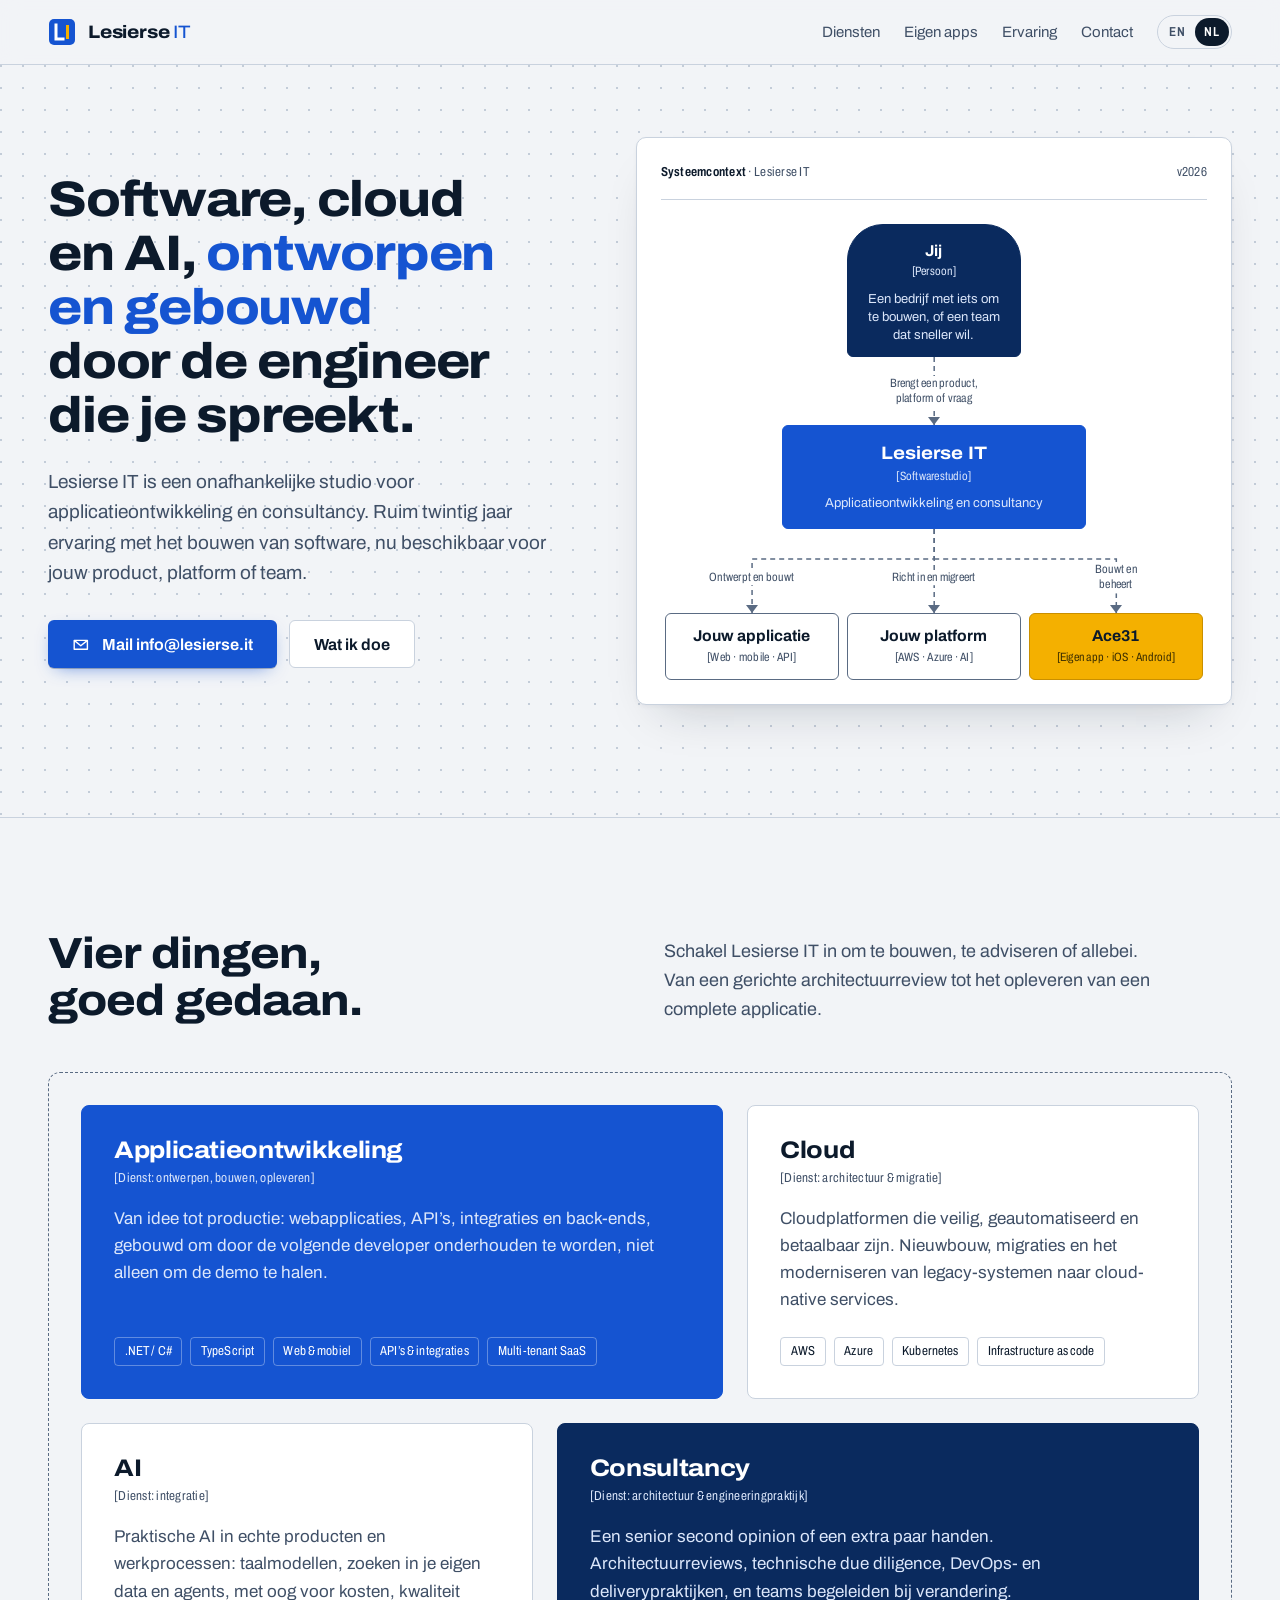
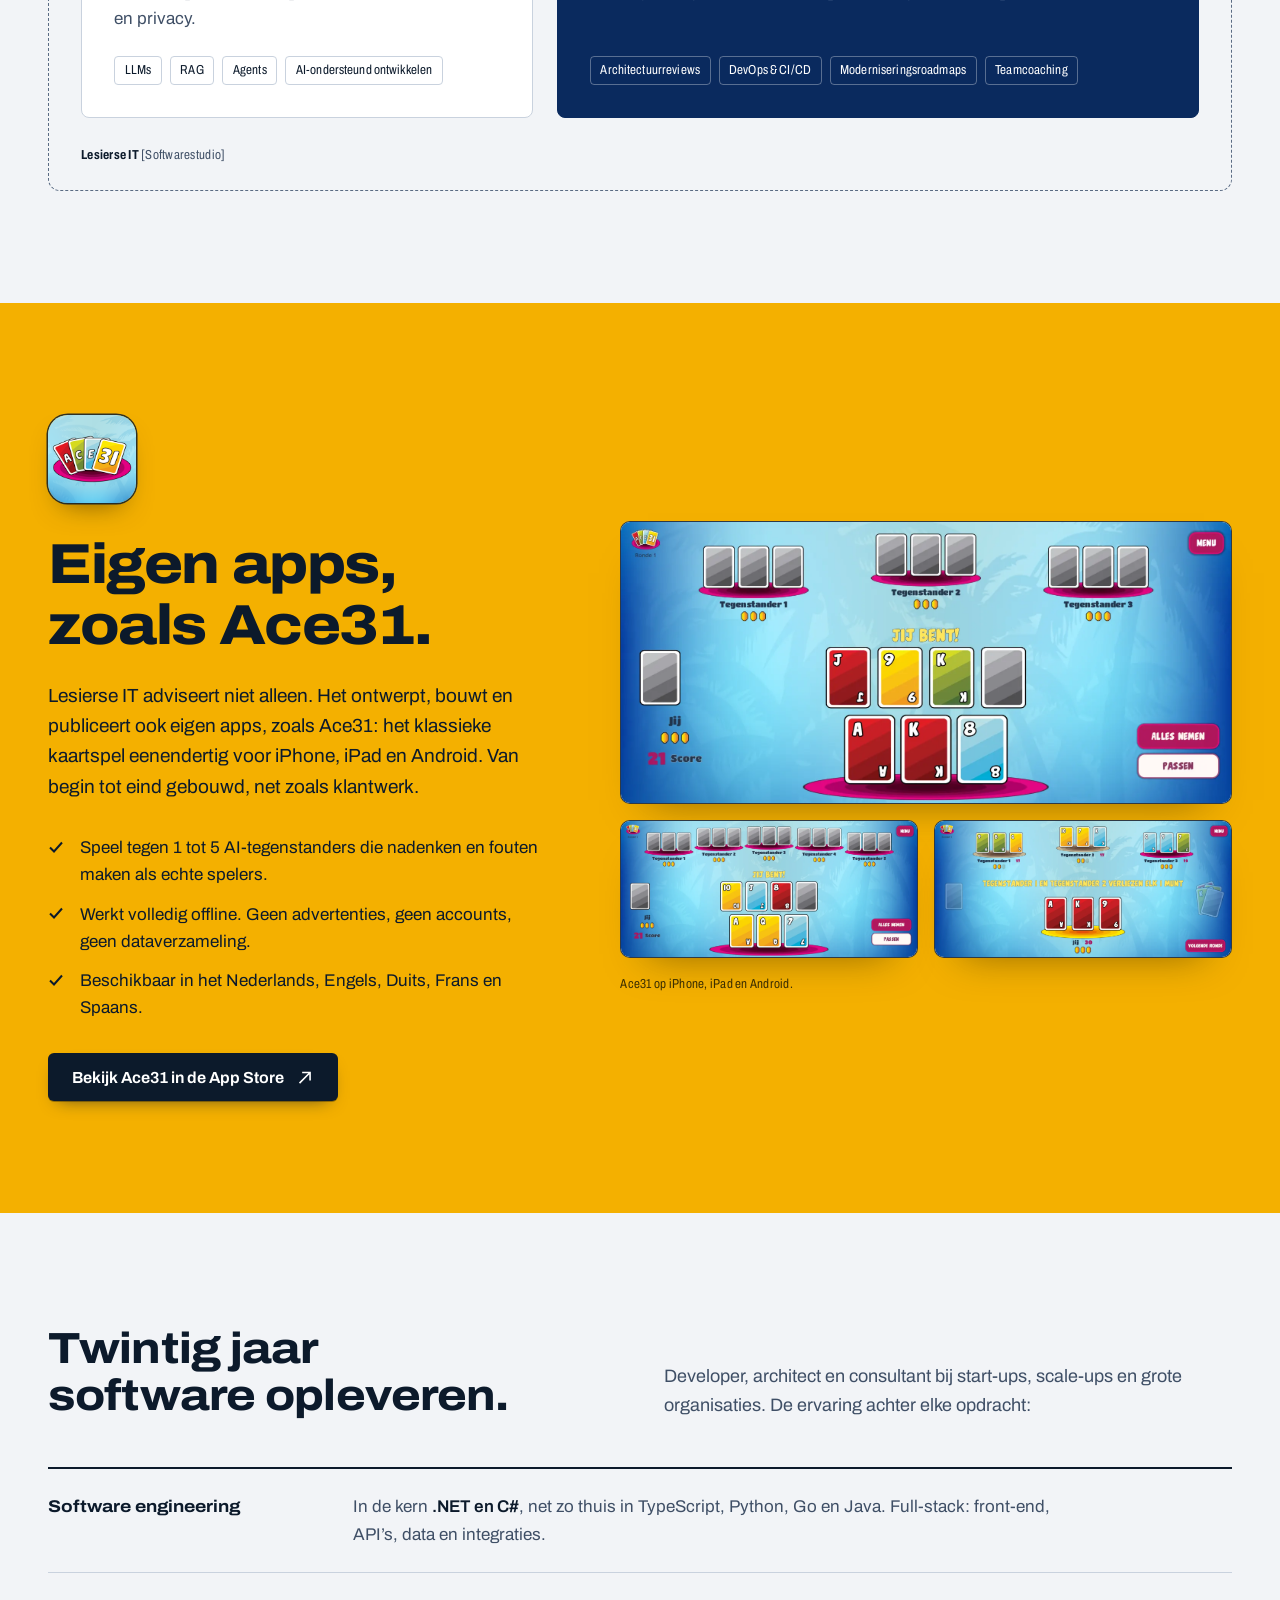
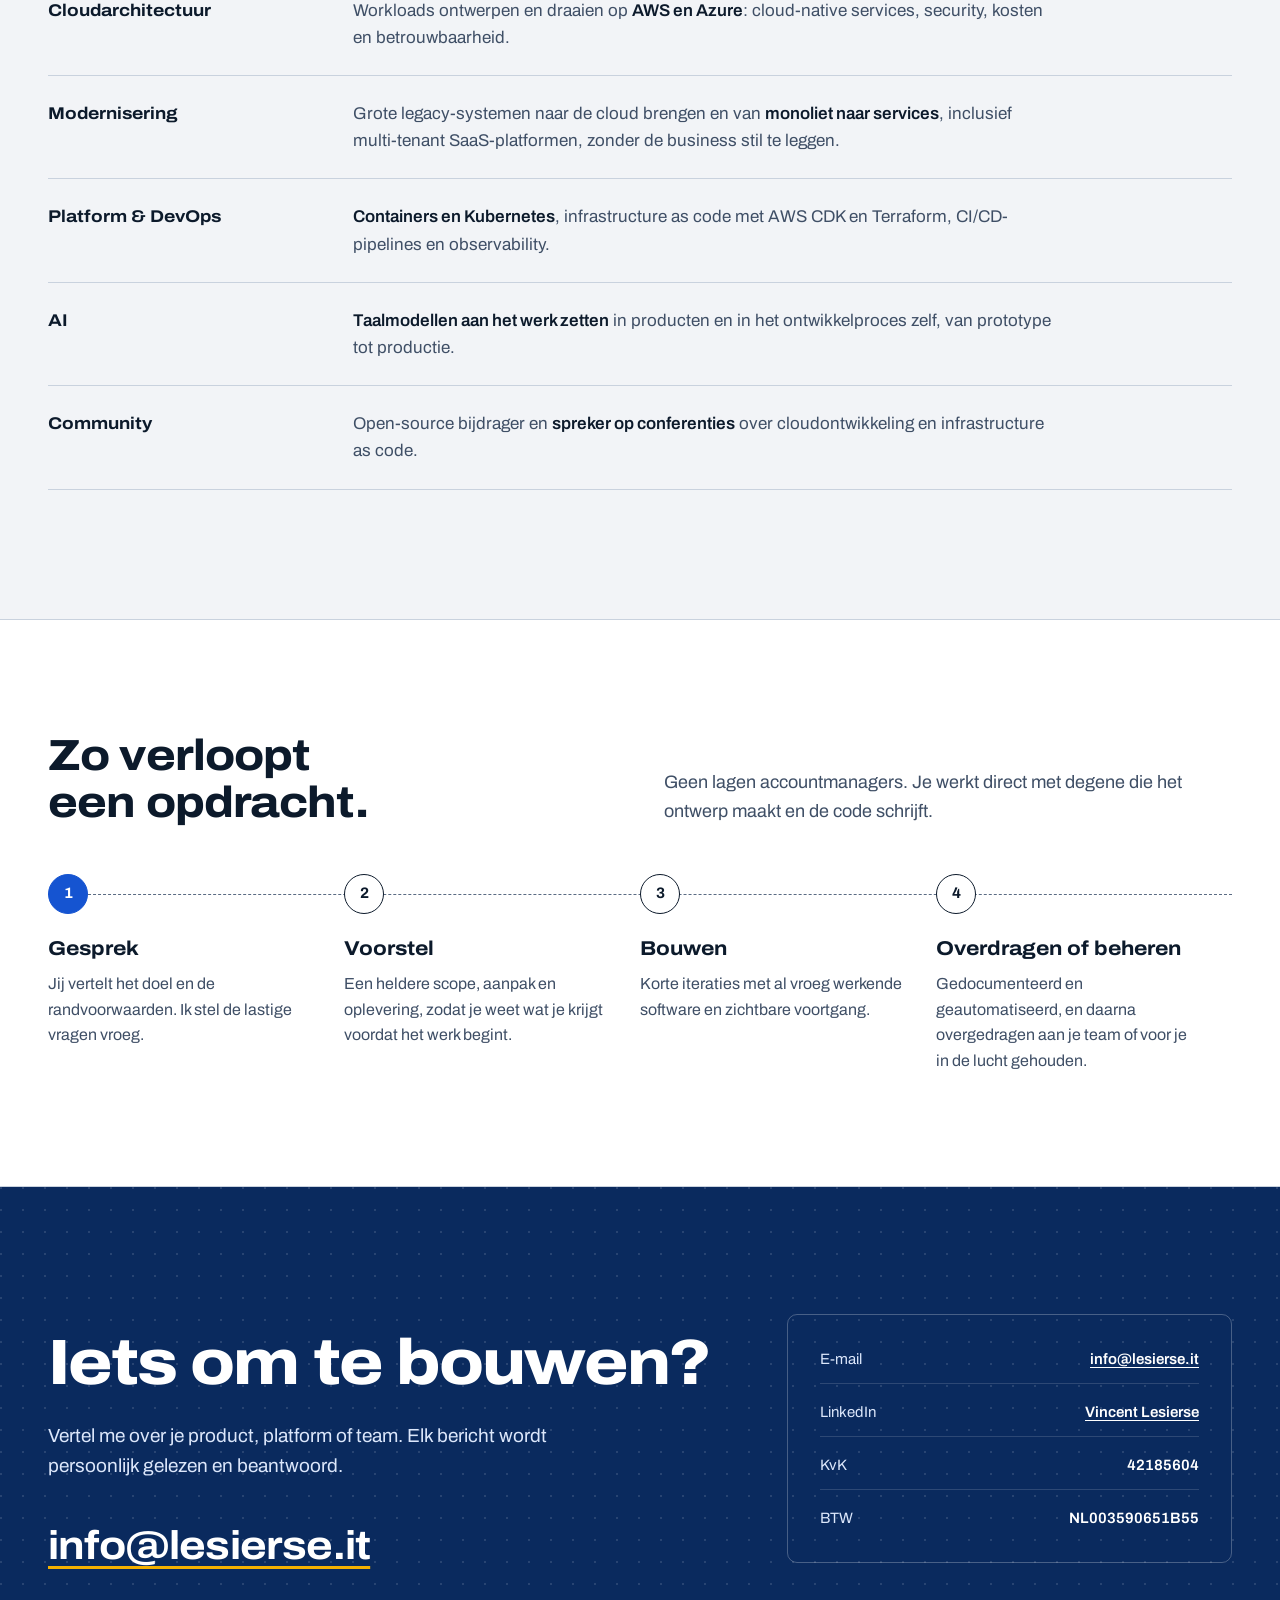
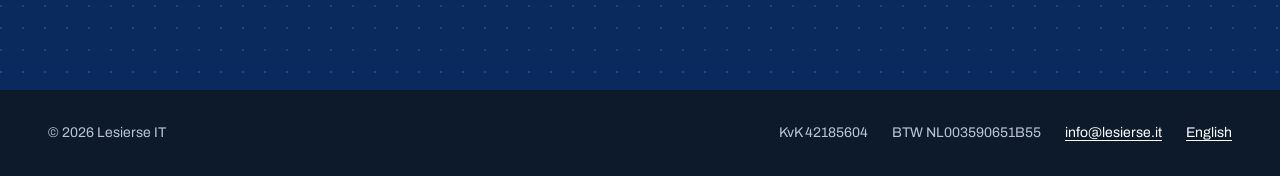
==== nl/index.html @ 1ec81cb0 "Add Lesierse IT bilingual website Static EN/NL site for GitHub Pages (lesierse.it) with services, ow" ====
<!doctype html>
<html lang="nl">
<head>
<!--
THESIS: Lesierse IT drawn in the architecture-diagram notation its buyers read every day; refuses the dark-gradient SaaS hero with stock icon cards.
OWN-WORLD: Dot-grid canvas paper (#f2f4f7), C4-style boxes: navy person, blue system, marigold own product, dashed relationships and system boundaries, Archivo with wide display and narrow notation labels.
STORY: Visitor sees one senior engineer who advises and builds, sees the services as containers, sees own apps such as Ace31 as proof he ships and runs software, then emails.
FIRST VIEWPORT: Left: headline, lede, primary "Email" button. Right: system-context diagram You -> Lesierse IT -> your app / your cloud / Ace31, relationships drawing in once.
FORM: Architecture diagram notation, candidate 3 of 7, staged as a classic split hero; seed 46ce56c8.
-->
<meta charset="utf-8">
<meta name="viewport" content="width=device-width, initial-scale=1">
<title>Lesierse IT — Applicatieontwikkeling en consultancy voor software, cloud en AI</title>
<meta name="description" content="Lesierse IT is een onafhankelijke studio voor applicatieontwikkeling en consultancy op het gebied van softwareontwikkeling, cloud en AI. Advies van een engineer die zelf nog software bouwt en beheert.">
<link rel="canonical" href="https://lesierse.it/nl/">
<link rel="alternate" hreflang="en" href="https://lesierse.it/">
<link rel="alternate" hreflang="nl" href="https://lesierse.it/nl/">
<link rel="alternate" hreflang="x-default" href="https://lesierse.it/">
<meta name="theme-color" content="#f2f4f7">
<link rel="icon" href="/assets/favicon.svg" type="image/svg+xml">
<link rel="icon" href="/assets/favicon-32.png" sizes="32x32" type="image/png">
<link rel="apple-touch-icon" href="/assets/apple-touch-icon.png">
<meta property="og:type" content="website">
<meta property="og:site_name" content="Lesierse IT">
<meta property="og:title" content="Lesierse IT — Software, cloud en AI">
<meta property="og:description" content="Applicatieontwikkeling en consultancy voor softwareontwikkeling, cloud en AI.">
<meta property="og:url" content="https://lesierse.it/nl/">
<meta property="og:image" content="https://lesierse.it/assets/og-image.png">
<meta property="og:locale" content="nl_NL">
<meta property="og:locale:alternate" content="en_GB">
<meta name="twitter:card" content="summary_large_image">
<link rel="preload" href="/assets/fonts/archivo-wdth.woff2" as="font" type="font/woff2" crossorigin>
<link rel="stylesheet" href="/assets/styles.css">
<script type="application/ld+json">
{
  "@context": "https://schema.org",
  "@type": "ProfessionalService",
  "name": "Lesierse IT",
  "url": "https://lesierse.it/nl/",
  "email": "info@lesierse.it",
  "founder": { "@type": "Person", "name": "Vincent Lesierse", "sameAs": "https://www.linkedin.com/in/vlesierse/" },
  "vatID": "NL003590651B55",
  "identifier": { "@type": "PropertyValue", "propertyID": "KvK", "value": "42185604" },
  "areaServed": "NL",
  "knowsAbout": ["Applicatieontwikkeling", "Cloudarchitectuur", "Kunstmatige intelligentie", "Softwareconsultancy"]
}
</script>
</head>
<body>
<a class="skip" href="#main">Naar de inhoud</a>

<header class="site-header">
  <div class="wrap">
    <a class="wordmark" href="/nl/" aria-label="Lesierse IT, home">
      <svg viewBox="0 0 28 28" aria-hidden="true"><rect x="1" y="1" width="26" height="26" rx="5" fill="#1554d1"/><path d="M8 7v14h7" fill="none" stroke="#fff" stroke-width="3" stroke-linecap="square"/><rect x="18" y="7" width="3" height="14" fill="#f4b000"/></svg>
      <span>Lesierse <b>IT</b></span>
    </a>
    <nav class="site-nav" aria-label="Hoofdmenu">
      <span class="nav-links">
        <a href="#services">Diensten</a>
        <a href="#own-apps">Eigen apps</a>
        <a href="#expertise">Ervaring</a>
        <a href="#contact">Contact</a>
      </span>
      <span class="lang" role="group" aria-label="Taal">
        <a href="/" hreflang="en" lang="en">EN</a>
        <span aria-current="true" lang="nl">NL</span>
      </span>
    </nav>
  </div>
</header>

<main id="main">

  <section class="hero" aria-labelledby="hero-title">
    <div class="wrap">
      <div class="hero-copy">
        <h1 id="hero-title">Software, cloud en AI, <em>ontworpen en gebouwd</em> door de engineer die je spreekt.</h1>
        <p class="hero-lede">Lesierse IT is een onafhankelijke studio voor applicatieontwikkeling en consultancy. Ruim twintig jaar ervaring met het bouwen van software, nu beschikbaar voor jouw product, platform of team.</p>
        <div class="hero-actions">
          <a class="btn btn-primary" href="mailto:info@lesierse.it?subject=Projectaanvraag">
            <svg viewBox="0 0 20 20" aria-hidden="true"><path d="M2.5 5h15v10h-15z M2.5 5l7.5 6 7.5-6" fill="none" stroke="currentColor" stroke-width="1.6" stroke-linejoin="round"/></svg>
            Mail info@lesierse.it
          </a>
          <a class="btn btn-quiet" href="#services">Wat ik doe</a>
        </div>
      </div>

      <figure class="diagram">
        <figcaption><span><strong>Systeemcontext</strong> · Lesierse IT</span><span aria-hidden="true">v2026</span></figcaption>
        <div class="ctx">
          <div class="node node-person">
            <span class="node-name">Jij</span>
            <span class="node-type">[Persoon]</span>
            <span class="node-desc">Een bedrijf met iets om te bouwen, of een team dat sneller wil.</span>
          </div>
          <div class="edge" aria-hidden="true">
            <svg viewBox="0 0 300 68" preserveAspectRatio="none"><path class="draw" d="M150 0V68"/></svg>
            <span class="edge-label">Brengt een product,<br>platform of vraag</span>
          </div>
          <div class="node node-core in">
            <span class="node-name">Lesierse IT</span>
            <span class="node-type">[Softwarestudio]</span>
            <span class="node-desc">Applicatieontwikkeling en consultancy</span>
          </div>
          <div class="edge edge-fan" aria-hidden="true">
            <svg class="desktop-only" viewBox="0 0 300 84" preserveAspectRatio="none">
              <path class="draw d2" d="M150 0V30H50V84"/>
              <path class="draw d3" d="M150 0V84"/>
              <path class="draw d4" d="M150 30H250V84"/>
            </svg>
            <svg class="mobile-only" viewBox="0 0 300 52" preserveAspectRatio="none"><path class="draw d2" d="M150 0V52"/></svg>
            <span class="edge-label">Ontwerpt en bouwt</span>
            <span class="edge-label">Richt in en migreert</span>
            <span class="edge-label">Bouwt en beheert</span>
            <span class="edge-label mobile-only">Ontwerpt, bouwt en beheert</span>
          </div>
          <div class="node in">
            <span class="node-name">Jouw applicatie</span>
            <span class="node-type">[Web · mobile · API]</span>
          </div>
          <div class="node in">
            <span class="node-name">Jouw platform</span>
            <span class="node-type">[AWS · Azure · AI]</span>
          </div>
          <a class="node node-own in" href="#own-apps">
            <span class="node-name">Ace31</span>
            <span class="node-type">[Eigen app · iOS · Android]</span>
          </a>
        </div>
      </figure>
    </div>
  </section>

  <section class="section" id="services" aria-labelledby="services-title">
    <div class="wrap">
      <div class="section-head">
        <h2 id="services-title">Vier dingen, goed gedaan.</h2>
        <p>Schakel Lesierse IT in om te bouwen, te adviseren of allebei. Van een gerichte architectuurreview tot het opleveren van een complete applicatie.</p>
      </div>

      <div class="boundary">
        <div class="containers">
          <article class="container">
            <h3>Applicatieontwikkeling</h3>
            <p class="type">[Dienst: ontwerpen, bouwen, opleveren]</p>
            <p>Van idee tot productie: webapplicaties, API&rsquo;s, integraties en back-ends, gebouwd om door de volgende developer onderhouden te worden, niet alleen om de demo te halen.</p>
            <ul aria-label="Gangbare technologie">
              <li>.NET / C#</li><li>TypeScript</li><li>Web &amp; mobiel</li><li>API&rsquo;s &amp; integraties</li><li>Multi-tenant SaaS</li>
            </ul>
          </article>
          <article class="container">
            <h3>Cloud</h3>
            <p class="type">[Dienst: architectuur &amp; migratie]</p>
            <p>Cloudplatformen die veilig, geautomatiseerd en betaalbaar zijn. Nieuwbouw, migraties en het moderniseren van legacy-systemen naar cloud-native services.</p>
            <ul aria-label="Gangbare technologie">
              <li>AWS</li><li>Azure</li><li>Kubernetes</li><li>Infrastructure as code</li>
            </ul>
          </article>
          <article class="container">
            <h3>AI</h3>
            <p class="type">[Dienst: integratie]</p>
            <p>Praktische AI in echte producten en werkprocessen: taalmodellen, zoeken in je eigen data en agents, met oog voor kosten, kwaliteit en privacy.</p>
            <ul aria-label="Gangbare technologie">
              <li>LLMs</li><li>RAG</li><li>Agents</li><li>AI-ondersteund ontwikkelen</li>
            </ul>
          </article>
          <article class="container">
            <h3>Consultancy</h3>
            <p class="type">[Dienst: architectuur &amp; engineeringpraktijk]</p>
            <p>Een senior second opinion of een extra paar handen. Architectuurreviews, technische due diligence, DevOps- en deliverypraktijken, en teams begeleiden bij verandering.</p>
            <ul aria-label="Gangbare onderwerpen">
              <li>Architectuurreviews</li><li>DevOps &amp; CI/CD</li><li>Moderniseringsroadmaps</li><li>Teamcoaching</li>
            </ul>
          </article>
        </div>
        <p class="boundary-label"><strong>Lesierse IT</strong> [Softwarestudio]</p>
      </div>
    </div>
  </section>

  <section class="section own" id="own-apps" aria-labelledby="own-title">
    <div class="wrap">
      <div>
        <img class="own-icon" src="/assets/ace31/icon.png" width="256" height="256" alt="App-icoon van Ace31" loading="lazy">
        <h2 id="own-title">Eigen apps, zoals Ace31.</h2>
        <p class="own-lede">Lesierse IT adviseert niet alleen. Het ontwerpt, bouwt en publiceert ook eigen apps, zoals Ace31: het klassieke kaartspel eenendertig voor iPhone, iPad en Android. Van begin tot eind gebouwd, net zoals klantwerk.</p>
        <ul class="own-facts">
          <li><svg viewBox="0 0 16 16" aria-hidden="true"><path d="M2 8.5l4 4 8-9" fill="none" stroke="currentColor" stroke-width="2"/></svg><span>Speel tegen 1 tot 5 AI-tegenstanders die nadenken en fouten maken als echte spelers.</span></li>
          <li><svg viewBox="0 0 16 16" aria-hidden="true"><path d="M2 8.5l4 4 8-9" fill="none" stroke="currentColor" stroke-width="2"/></svg><span>Werkt volledig offline. Geen advertenties, geen accounts, geen dataverzameling.</span></li>
          <li><svg viewBox="0 0 16 16" aria-hidden="true"><path d="M2 8.5l4 4 8-9" fill="none" stroke="currentColor" stroke-width="2"/></svg><span>Beschikbaar in het Nederlands, Engels, Duits, Frans en Spaans.</span></li>
        </ul>
        <a class="btn btn-primary" href="https://apps.apple.com/app/ace31/id394396413" rel="noopener">
          Bekijk Ace31 in de App Store
          <svg viewBox="0 0 20 20" aria-hidden="true"><path d="M7 4h9v9M16 4L4 16" fill="none" stroke="currentColor" stroke-width="1.8"/></svg>
        </a>
      </div>

      <figure class="own-gallery">
        <img class="shot-main" src="/assets/ace31/table-nl.webp" width="1600" height="737" alt="Speeltafel van Ace31 met drie open kaarten" loading="lazy">
        <img src="/assets/ace31/six-players-nl.webp" width="1600" height="737" alt="Een ronde tegen vijf AI-tegenstanders" loading="lazy">
        <img src="/assets/ace31/results-nl.webp" width="1600" height="737" alt="Uitslag van een ronde" loading="lazy">
        <figcaption>Ace31 op iPhone, iPad en Android.</figcaption>
      </figure>
    </div>
  </section>

  <section class="section" id="expertise" aria-labelledby="expertise-title">
    <div class="wrap">
      <div class="section-head">
        <h2 id="expertise-title">Twintig jaar software opleveren.</h2>
        <p>Developer, architect en consultant bij start-ups, scale-ups en grote organisaties. De ervaring achter elke opdracht:</p>
      </div>
      <dl class="legend">
        <div><dt>Software engineering</dt><dd>In de kern <strong>.NET en C#</strong>, net zo thuis in TypeScript, Python, Go en Java. Full-stack: front-end, API&rsquo;s, data en integraties.</dd></div>
        <div><dt>Cloudarchitectuur</dt><dd>Workloads ontwerpen en draaien op <strong>AWS en Azure</strong>: cloud-native services, security, kosten en betrouwbaarheid.</dd></div>
        <div><dt>Modernisering</dt><dd>Grote legacy-systemen naar de cloud brengen en van <strong>monoliet naar services</strong>, inclusief multi-tenant SaaS-platformen, zonder de business stil te leggen.</dd></div>
        <div><dt>Platform &amp; DevOps</dt><dd><strong>Containers en Kubernetes</strong>, infrastructure as code met AWS CDK en Terraform, CI/CD-pipelines en observability.</dd></div>
        <div><dt>AI</dt><dd><strong>Taalmodellen aan het werk zetten</strong> in producten en in het ontwikkelproces zelf, van prototype tot productie.</dd></div>
        <div><dt>Community</dt><dd>Open-source bijdrager en <strong>spreker op conferenties</strong> over cloudontwikkeling en infrastructure as code.</dd></div>
      </dl>
    </div>
  </section>

  <section class="section approach" aria-labelledby="approach-title">
    <div class="wrap">
      <div class="section-head">
        <h2 id="approach-title">Zo verloopt een opdracht.</h2>
        <p>Geen lagen accountmanagers. Je werkt direct met degene die het ontwerp maakt en de code schrijft.</p>
      </div>
      <ol class="steps">
        <li><h3>Gesprek</h3><p>Jij vertelt het doel en de randvoorwaarden. Ik stel de lastige vragen vroeg.</p></li>
        <li><h3>Voorstel</h3><p>Een heldere scope, aanpak en oplevering, zodat je weet wat je krijgt voordat het werk begint.</p></li>
        <li><h3>Bouwen</h3><p>Korte iteraties met al vroeg werkende software en zichtbare voortgang.</p></li>
        <li><h3>Overdragen of beheren</h3><p>Gedocumenteerd en geautomatiseerd, en daarna overgedragen aan je team of voor je in de lucht gehouden.</p></li>
      </ol>
    </div>
  </section>

  <section class="contact" id="contact" aria-labelledby="contact-title">
    <div class="wrap">
      <div>
        <h2 id="contact-title">Iets om te bouwen?</h2>
        <p>Vertel me over je product, platform of team. Elk bericht wordt persoonlijk gelezen en beantwoord.</p>
        <a class="mail" href="mailto:info@lesierse.it?subject=Projectaanvraag">info@lesierse.it</a>
      </div>
      <dl class="contact-meta">
        <div><dt>E-mail</dt><dd><a href="mailto:info@lesierse.it">info@lesierse.it</a></dd></div>
        <div><dt>LinkedIn</dt><dd><a href="https://www.linkedin.com/in/vlesierse/" rel="noopener">Vincent Lesierse</a></dd></div>
        <div><dt>KvK</dt><dd>42185604</dd></div>
        <div><dt>BTW</dt><dd>NL003590651B55</dd></div>
      </dl>
    </div>
  </section>

</main>

<footer class="site-footer">
  <div class="wrap">
    <p>© 2026 Lesierse IT</p>
    <ul>
      <li>KvK 42185604</li>
      <li>BTW NL003590651B55</li>
      <li><a href="mailto:info@lesierse.it">info@lesierse.it</a></li>
      <li><a href="/" hreflang="en" lang="en">English</a></li>
    </ul>
  </div>
</footer>
</body>
</html>
---- assets/styles.css ----
@font-face {
  font-family: "Archivo";
  font-style: normal;
  font-display: swap;
  font-weight: 100 900;
  font-stretch: 62% 125%;
  src: url("/assets/fonts/archivo-wdth.woff2") format("woff2-variations");
}

:root {
  --paper: #f2f4f7;
  --sheet: #ffffff;
  --ink: #0c1a2b;
  --ink-2: #3f4f66;
  --rule: #c9d2de;
  --wire: #5a6b83;
  --navy: #0a2a5e;
  --blue: #1554d1;
  --blue-deep: #0f43ad;
  --marigold: #f4b000;
  --on-navy: #ffffff;
  --on-navy-2: #dce7fb;

  --font: "Archivo", ui-sans-serif, system-ui, -apple-system, "Segoe UI", sans-serif;
  --wide: 112%;
  --narrow: 78%;

  --space-1: 0.25rem;
  --space-2: 0.5rem;
  --space-3: 0.75rem;
  --space-4: 1rem;
  --space-5: 1.5rem;
  --space-6: 2rem;
  --space-7: 3rem;
  --space-8: 4.5rem;
  --space-9: 7rem;

  --radius: 6px;
  --max: 74rem;
  --ease-out: cubic-bezier(0.16, 1, 0.3, 1);
}

*,
*::before,
*::after {
  box-sizing: border-box;
}

html {
  -webkit-text-size-adjust: 100%;
  scroll-behavior: smooth;
  scroll-padding-top: 5rem;
}

body {
  margin: 0;
  background: var(--paper);
  color: var(--ink);
  font-family: var(--font);
  font-size: 1.0625rem;
  line-height: 1.6;
  font-kerning: normal;
  text-rendering: optimizeLegibility;
}

img,
svg {
  display: block;
  max-width: 100%;
}

a {
  color: inherit;
  text-decoration-thickness: 1px;
  text-underline-offset: 0.2em;
}

h1,
h2,
h3 {
  margin: 0;
  line-height: 1.08;
  font-stretch: var(--wide);
  text-wrap: balance;
}

p {
  margin: 0;
  text-wrap: pretty;
}

ul,
ol {
  margin: 0;
  padding: 0;
  list-style: none;
}

:focus-visible {
  outline: 3px solid var(--blue);
  outline-offset: 3px;
  border-radius: 2px;
}

.skip {
  position: absolute;
  left: var(--space-4);
  top: -4rem;
  z-index: 100;
  padding: var(--space-2) var(--space-4);
  background: var(--ink);
  color: #fff;
  border-radius: var(--radius);
}

.skip:focus {
  top: var(--space-4);
}

.wrap {
  width: min(100% - 2 * var(--space-5), var(--max));
  margin-inline: auto;
}

/* Header ------------------------------------------------------------ */

.site-header {
  position: sticky;
  top: 0;
  z-index: 50;
  background: color-mix(in srgb, var(--paper) 92%, transparent);
  border-bottom: 1px solid var(--rule);
  backdrop-filter: saturate(1.4) blur(10px);
}

.site-header .wrap {
  display: flex;
  align-items: center;
  gap: var(--space-5);
  min-height: 4rem;
}

.wordmark {
  display: inline-flex;
  align-items: center;
  gap: var(--space-3);
  text-decoration: none;
  font-weight: 760;
  font-stretch: var(--wide);
  font-size: 1.125rem;
  letter-spacing: -0.01em;
}

.wordmark svg {
  width: 1.75rem;
  height: 1.75rem;
  flex: none;
}

.wordmark b {
  font-weight: 450;
  color: var(--blue);
}

.site-nav {
  margin-left: auto;
  display: flex;
  align-items: center;
  gap: var(--space-5);
  font-size: 0.9375rem;
}

.site-nav .nav-links {
  display: contents;
}

.site-nav a {
  text-decoration: none;
  color: var(--ink-2);
  transition: color 160ms ease;
}

.site-nav a:hover {
  color: var(--ink);
}

.lang {
  display: inline-flex;
  border: 1px solid var(--rule);
  border-radius: 999px;
  padding: 2px;
  font-size: 0.8125rem;
  font-weight: 600;
  font-stretch: var(--narrow);
  letter-spacing: 0.04em;
}

.lang a,
.lang span {
  padding: 0.2rem 0.6rem;
  border-radius: 999px;
}

.lang [aria-current] {
  background: var(--ink);
  color: #fff;
}

.site-nav .lang a {
  color: var(--ink-2);
}

/* Buttons ------------------------------------------------------------ */

.btn {
  display: inline-flex;
  align-items: center;
  gap: var(--space-3);
  min-height: 3rem;
  padding: 0 var(--space-5);
  border-radius: var(--radius);
  font-weight: 650;
  font-size: 1rem;
  text-decoration: none;
  transition:
    background-color 180ms ease,
    box-shadow 180ms ease,
    transform 180ms var(--ease-out);
}

.btn svg {
  width: 1.1em;
  height: 1.1em;
  flex: none;
}

.btn-primary {
  background: var(--blue);
  color: #fff;
  box-shadow: 0 1px 0 rgba(12, 26, 43, 0.25), 0 6px 18px -8px rgba(21, 84, 209, 0.7);
}

.btn-primary:hover {
  background: var(--blue-deep);
  transform: translateY(-1px);
}

.btn-quiet {
  color: var(--ink);
  border: 1px solid var(--rule);
  background: var(--sheet);
}

.btn-quiet:hover {
  border-color: var(--wire);
}

/* Hero: system context --------------------------------------------- */

.hero {
  position: relative;
  padding-block: var(--space-8) var(--space-9);
  background-color: var(--paper);
  background-image: radial-gradient(circle at 1px 1px, #c3ccd8 1px, transparent 1.4px);
  background-size: 22px 22px;
  border-bottom: 1px solid var(--rule);
}

.hero .wrap {
  display: grid;
  grid-template-columns: minmax(0, 0.95fr) minmax(0, 1.05fr);
  gap: var(--space-7);
  align-items: center;
}

.hero-copy {
  max-width: 34rem;
}

.hero h1 {
  font-size: clamp(2.25rem, 3.9vw, 3.5rem);
  font-weight: 780;
  letter-spacing: -0.025em;
}

.hero h1 em {
  font-style: normal;
  color: var(--blue);
}

.hero-lede {
  margin-top: var(--space-5);
  font-size: 1.1875rem;
  color: var(--ink-2);
  max-width: 32rem;
}

.hero-actions {
  margin-top: var(--space-6);
  display: flex;
  flex-wrap: wrap;
  gap: var(--space-3);
}

/* Diagram notation -------------------------------------------------- */

.diagram {
  margin: 0;
  position: relative;
  padding: var(--space-5);
  background: var(--sheet);
  border: 1px solid var(--rule);
  border-radius: 10px;
  box-shadow: 0 2px 4px rgba(12, 26, 43, 0.04), 0 24px 48px -24px rgba(12, 26, 43, 0.22);
}

.diagram figcaption {
  display: flex;
  justify-content: space-between;
  gap: var(--space-4);
  padding-bottom: var(--space-4);
  margin-bottom: var(--space-5);
  border-bottom: 1px solid var(--rule);
  font-size: 0.8125rem;
  font-stretch: var(--narrow);
  letter-spacing: 0.02em;
  color: var(--ink-2);
}

.diagram figcaption strong {
  color: var(--ink);
  font-weight: 650;
}

.ctx {
  display: grid;
  grid-template-columns: repeat(3, minmax(0, 1fr));
}

.ctx > .node:not(.node-core) {
  margin-inline: var(--space-1);
}

/* Arrowhead on a node that receives a relationship from above */
.node.in::after {
  content: "";
  position: absolute;
  left: 50%;
  top: -9px;
  transform: translateX(-50%);
  border-inline: 6px solid transparent;
  border-top: 8px solid var(--wire);
}

.node {
  position: relative;
  padding: var(--space-3) var(--space-4);
  border-radius: var(--radius);
  text-align: center;
  border: 1.5px solid var(--wire);
  background: var(--sheet);
}

.node-name {
  display: block;
  font-weight: 700;
  font-size: 0.98rem;
  line-height: 1.25;
}

.node-type {
  display: block;
  margin-top: 2px;
  font-size: 0.75rem;
  font-stretch: var(--narrow);
  letter-spacing: 0.02em;
  color: var(--ink-2);
}

.node-desc {
  display: block;
  margin-top: var(--space-2);
  font-size: 0.8125rem;
  line-height: 1.4;
  color: var(--ink-2);
}

.node-person {
  grid-column: 2;
  background: var(--navy);
  border-color: var(--navy);
  color: var(--on-navy);
  border-radius: 2.25rem 2.25rem var(--radius) var(--radius);
  padding-top: var(--space-4);
}

.node-person .node-type,
.node-person .node-desc,
.node-core .node-type,
.node-core .node-desc {
  color: var(--on-navy-2);
}

.node-core {
  grid-column: 1 / -1;
  justify-self: center;
  width: min(100%, 19rem);
  background: var(--blue);
  border-color: var(--blue);
  color: #fff;
  padding-block: var(--space-4);
}

.node-core .node-name {
  font-size: 1.125rem;
  font-stretch: var(--wide);
}

.node-own {
  background: var(--marigold);
  border-color: #c98f00;
  color: var(--ink);
}

.node-own .node-type,
.node-own .node-desc {
  color: #3d2f00;
}

a.node {
  text-decoration: none;
  transition: transform 180ms var(--ease-out), box-shadow 180ms ease;
}

a.node:hover {
  transform: translateY(-2px);
  box-shadow: 0 8px 18px -10px rgba(12, 26, 43, 0.45);
}

.edge {
  grid-column: 1 / -1;
  position: relative;
  display: flex;
  justify-content: center;
  height: 4.25rem;
}

.edge svg {
  position: absolute;
  inset: 0;
  width: 100%;
  height: 100%;
  overflow: visible;
}

.edge path {
  fill: none;
  stroke: var(--wire);
  stroke-width: 1.5;
  stroke-dasharray: 5 4;
  vector-effect: non-scaling-stroke;
}

.edge-label {
  position: relative;
  align-self: center;
  padding: 0 var(--space-2);
  background: var(--sheet);
  font-size: 0.75rem;
  font-stretch: var(--narrow);
  letter-spacing: 0.02em;
  color: var(--ink-2);
  line-height: 1.3;
  text-align: center;
}

.edge-fan {
  height: 5.25rem;
}

.edge-fan .edge-label {
  position: absolute;
  top: 58%;
  transform: translate(-50%, -50%);
  max-width: 8.5rem;
}

.edge-fan .edge-label:nth-of-type(1) {
  left: 16.66%;
}

.edge-fan .edge-label:nth-of-type(2) {
  left: 50%;
}

.edge-fan .edge-label:nth-of-type(3) {
  left: 83.33%;
}

.edge-fan .mobile-only {
  display: none;
}

/* The one authored motion: relationships draw themselves in. */
@media (prefers-reduced-motion: no-preference) {
  .edge path.draw {
    stroke-dasharray: 600;
    stroke-dashoffset: 600;
    animation: draw 1.1s var(--ease-out) forwards;
  }

  .edge path.draw.d2 {
    animation-delay: 0.35s;
  }

  .edge path.draw.d3 {
    animation-delay: 0.5s;
  }

  .edge path.draw.d4 {
    animation-delay: 0.65s;
  }

  .node.in::after,
  .edge-label {
    opacity: 0;
    animation: appear 0.5s ease forwards;
    animation-delay: 0.9s;
  }

  @keyframes draw {
    to {
      stroke-dashoffset: 0;
      stroke-dasharray: 5 4;
    }
  }

  @keyframes appear {
    to {
      opacity: 1;
    }
  }
}

/* Sections ---------------------------------------------------------- */

.section {
  padding-block: var(--space-9);
}

.section-head {
  display: grid;
  grid-template-columns: minmax(0, 1fr) minmax(0, 1fr);
  gap: var(--space-7);
  align-items: end;
  margin-bottom: var(--space-7);
}

.section-head h2 {
  font-size: clamp(1.9rem, 3.4vw, 2.85rem);
  font-weight: 760;
  letter-spacing: -0.02em;
}

.section-head p {
  color: var(--ink-2);
  font-size: 1.125rem;
  max-width: 36rem;
}

/* Services as containers inside a system boundary */

.boundary {
  position: relative;
  padding: var(--space-6);
  padding-bottom: var(--space-8);
  border: 1.5px dashed var(--wire);
  border-radius: 12px;
}

.boundary-label {
  position: absolute;
  left: var(--space-6);
  bottom: var(--space-5);
  font-size: 0.8125rem;
  font-stretch: var(--narrow);
  letter-spacing: 0.02em;
  color: var(--ink-2);
}

.boundary-label strong {
  color: var(--ink);
  font-weight: 700;
}

.containers {
  display: grid;
  grid-template-columns: repeat(12, minmax(0, 1fr));
  gap: var(--space-5);
}

.container {
  display: flex;
  flex-direction: column;
  padding: var(--space-6);
  border-radius: 8px;
  background: var(--sheet);
  border: 1.5px solid var(--rule);
}

.container:nth-child(1) {
  grid-column: span 7;
  background: var(--blue);
  border-color: var(--blue);
  color: #fff;
}

.container:nth-child(2) {
  grid-column: span 5;
}

.container:nth-child(3) {
  grid-column: span 5;
}

.container:nth-child(4) {
  grid-column: span 7;
  background: var(--navy);
  border-color: var(--navy);
  color: #fff;
}

.container h3 {
  font-size: 1.5rem;
  font-weight: 740;
  letter-spacing: -0.015em;
}

.container .type {
  margin-top: var(--space-1);
  font-size: 0.8125rem;
  font-stretch: var(--narrow);
  letter-spacing: 0.02em;
  color: var(--ink-2);
}

.container > p:not(.type) {
  margin-top: var(--space-4);
  color: var(--ink-2);
  max-width: 34rem;
}

.container ul {
  margin-top: auto;
  padding-top: var(--space-5);
  display: flex;
  flex-wrap: wrap;
  gap: var(--space-2);
}

.container li {
  padding: 0.2rem 0.6rem;
  border: 1px solid var(--rule);
  border-radius: 4px;
  font-size: 0.8125rem;
  font-stretch: var(--narrow);
  letter-spacing: 0.01em;
}

.container:nth-child(1) .type,
.container:nth-child(1) > p:not(.type),
.container:nth-child(4) .type,
.container:nth-child(4) > p:not(.type) {
  color: var(--on-navy-2);
}

.container:nth-child(1) li,
.container:nth-child(4) li {
  border-color: rgba(255, 255, 255, 0.32);
}

/* Own apps (Ace31) --------------------------------------------------- */

.own {
  background: var(--marigold);
  color: var(--ink);
}

.own .wrap {
  display: grid;
  grid-template-columns: minmax(0, 0.9fr) minmax(0, 1.1fr);
  gap: var(--space-8);
  align-items: center;
}

.own h2 {
  font-size: clamp(2.1rem, 4.4vw, 3.6rem);
  font-weight: 800;
  letter-spacing: -0.025em;
}

.own-lede {
  margin-top: var(--space-5);
  font-size: 1.1875rem;
  max-width: 34rem;
}

.own-facts {
  margin-top: var(--space-6);
  display: grid;
  gap: var(--space-3);
}

.own-facts li {
  display: grid;
  grid-template-columns: 1.25rem 1fr;
  gap: var(--space-3);
  align-items: start;
}

.own-facts svg {
  margin-top: 0.3rem;
  width: 1rem;
  height: 1rem;
}

.own .btn-primary {
  margin-top: var(--space-6);
  background: var(--ink);
  box-shadow: 0 1px 0 rgba(0, 0, 0, 0.3), 0 8px 18px -10px rgba(12, 26, 43, 0.7);
}

.own .btn-primary:hover {
  background: #1d3350;
}

.own-icon {
  display: block;
  width: 5.5rem;
  height: 5.5rem;
  margin-bottom: var(--space-6);
  border-radius: 22.5%;
  box-shadow: 0 0 0 1.5px rgba(12, 26, 43, 0.85), 0 14px 28px -14px rgba(61, 47, 0, 0.7);
}

.own-gallery {
  margin: 0;
  display: grid;
  grid-template-columns: repeat(2, minmax(0, 1fr));
  gap: var(--space-4);
}

.own-gallery img {
  display: block;
  width: 100%;
  height: auto;
  border: 1.5px solid rgba(12, 26, 43, 0.85);
  border-radius: 10px;
  background: #fbf3dc;
  box-shadow: 0 24px 40px -28px rgba(61, 47, 0, 0.6);
}

.own-gallery .shot-main {
  grid-column: 1 / -1;
}

.own-gallery figcaption {
  grid-column: 1 / -1;
  font-size: 0.8125rem;
  font-stretch: var(--narrow);
  letter-spacing: 0.02em;
  color: #3d2f00;
}

/* Expertise legend ------------------------------------------------- */

.legend {
  border-top: 2px solid var(--ink);
}

.legend > div {
  display: grid;
  grid-template-columns: minmax(10rem, 0.32fr) minmax(0, 1fr);
  gap: var(--space-5);
  padding-block: var(--space-5);
  border-bottom: 1px solid var(--rule);
}

.legend dt {
  font-weight: 700;
  font-stretch: var(--wide);
  font-size: 1.0625rem;
}

.legend dd {
  margin: 0;
  color: var(--ink-2);
  max-width: 44rem;
}

.legend dd strong {
  color: var(--ink);
  font-weight: 600;
}

/* Approach: a sequence where order matters ------------------------- */

.approach {
  background: var(--sheet);
  border-block: 1px solid var(--rule);
}

.steps {
  display: grid;
  grid-template-columns: repeat(4, minmax(0, 1fr));
  counter-reset: step;
  position: relative;
}

.steps::before {
  content: "";
  position: absolute;
  left: 0;
  right: 0;
  top: 1.25rem;
  border-top: 1.5px dashed var(--wire);
}

.steps li {
  position: relative;
  padding-right: var(--space-6);
  counter-increment: step;
}

.steps li::before {
  content: counter(step);
  position: relative;
  display: grid;
  place-items: center;
  width: 2.5rem;
  height: 2.5rem;
  margin-bottom: var(--space-5);
  border-radius: 50%;
  background: var(--sheet);
  border: 1.5px solid var(--ink);
  font-weight: 700;
  font-size: 0.95rem;
}

.steps li:first-child::before {
  background: var(--blue);
  border-color: var(--blue);
  color: #fff;
}

.steps h3 {
  font-size: 1.25rem;
  font-weight: 720;
}

.steps p {
  margin-top: var(--space-3);
  color: var(--ink-2);
  font-size: 1rem;
}

/* Contact ---------------------------------------------------------- */

.contact {
  background: var(--navy);
  color: var(--on-navy);
  padding-block: var(--space-9);
  background-image: radial-gradient(circle at 1px 1px, rgba(255, 255, 255, 0.12) 1px, transparent 1.4px);
  background-size: 22px 22px;
}

.contact .wrap {
  display: grid;
  grid-template-columns: minmax(0, 1.2fr) minmax(0, 0.8fr);
  gap: var(--space-8);
  align-items: end;
}

.contact h2 {
  font-size: clamp(2.2rem, 5vw, 4.25rem);
  font-weight: 800;
  letter-spacing: -0.03em;
}

.contact p {
  margin-top: var(--space-5);
  font-size: 1.1875rem;
  color: var(--on-navy-2);
  max-width: 32rem;
}

.mail {
  display: inline-block;
  margin-top: var(--space-6);
  font-size: clamp(1.5rem, 3.4vw, 2.5rem);
  font-weight: 700;
  font-stretch: var(--wide);
  letter-spacing: -0.02em;
  color: #fff;
  text-decoration: underline;
  text-decoration-color: var(--marigold);
  text-decoration-thickness: 3px;
  text-underline-offset: 0.18em;
  transition: text-underline-offset 200ms var(--ease-out), color 160ms ease;
  overflow-wrap: anywhere;
}

.mail:hover {
  color: var(--marigold);
  text-underline-offset: 0.28em;
}

.contact-meta {
  display: grid;
  gap: var(--space-4);
  padding: var(--space-6);
  border: 1px solid rgba(255, 255, 255, 0.25);
  border-radius: 10px;
  font-size: 0.9375rem;
}

.contact-meta div {
  display: flex;
  justify-content: space-between;
  gap: var(--space-4);
  padding-bottom: var(--space-3);
  border-bottom: 1px solid rgba(255, 255, 255, 0.14);
}

.contact-meta div:last-child {
  padding-bottom: 0;
  border-bottom: 0;
}

.contact-meta dt {
  color: var(--on-navy-2);
}

.contact-meta dd {
  margin: 0;
  font-weight: 600;
  text-align: right;
  font-variant-numeric: tabular-nums;
}

.contact-meta a {
  color: #fff;
}

/* Footer ----------------------------------------------------------- */

.site-footer {
  padding-block: var(--space-6);
  background: var(--ink);
  color: #b9c5d6;
  font-size: 0.875rem;
}

.site-footer .wrap {
  display: flex;
  flex-wrap: wrap;
  justify-content: space-between;
  gap: var(--space-3) var(--space-6);
}

.site-footer ul {
  display: flex;
  flex-wrap: wrap;
  gap: var(--space-2) var(--space-5);
}

.site-footer a {
  color: #fff;
}

/* 404 -------------------------------------------------------------- */

.notfound {
  min-height: calc(100vh - 4rem);
  display: grid;
  align-items: center;
}

.notfound h1 {
  font-size: clamp(2.4rem, 6vw, 4.5rem);
  font-weight: 800;
  letter-spacing: -0.03em;
}

.notfound p {
  margin-top: var(--space-4);
  color: var(--ink-2);
  font-size: 1.1875rem;
  max-width: 34rem;
}

/* Responsive ------------------------------------------------------- */

@media (max-width: 960px) {
  .hero .wrap,
  .own .wrap,
  .contact .wrap,
  .section-head {
    grid-template-columns: minmax(0, 1fr);
  }

  .hero .wrap,
  .own .wrap,
  .contact .wrap {
    gap: var(--space-7);
  }

  .section-head {
    gap: var(--space-4);
  }

  .hero-copy {
    max-width: 40rem;
  }

  .steps {
    grid-template-columns: repeat(2, minmax(0, 1fr));
    row-gap: var(--space-7);
  }

  .steps::before {
    display: none;
  }
}

@media (max-width: 760px) {
  .site-nav .nav-links {
    display: none;
  }

  .section {
    padding-block: var(--space-8);
  }

  .hero {
    padding-block: var(--space-7) var(--space-8);
  }

  .containers {
    grid-template-columns: minmax(0, 1fr);
  }

  .container:nth-child(n) {
    grid-column: auto;
  }

  .boundary {
    padding: var(--space-4);
    padding-bottom: var(--space-8);
  }

  .boundary-label {
    left: var(--space-4);
  }

  .container {
    padding: var(--space-5);
  }

  .legend > div {
    grid-template-columns: minmax(0, 1fr);
    gap: var(--space-2);
  }

  .contact-meta div {
    flex-direction: column;
    gap: var(--space-1);
  }

  .contact-meta dd {
    text-align: left;
  }
}

@media (max-width: 560px) {
  .diagram {
    padding: var(--space-4);
  }

  .ctx {
    grid-template-columns: minmax(0, 1fr);
    row-gap: var(--space-3);
  }

  .node-person {
    grid-column: auto;
  }

  .ctx > .node.in:nth-last-child(-n + 2)::after {
    display: none;
  }

  .ctx .edge-fan {
    height: 3.25rem;
  }

  .edge-fan .desktop-only,
  .edge-fan .edge-label {
    display: none;
  }

  .edge-fan .mobile-only {
    display: block;
  }

  .edge-fan .edge-label.mobile-only {
    display: block;
    position: relative;
    top: auto;
    left: auto;
    transform: none;
    max-width: none;
  }

  .steps {
    grid-template-columns: minmax(0, 1fr);
  }

  .steps li {
    padding-right: 0;
  }

  .hero-actions .btn {
    width: 100%;
    justify-content: center;
  }
}
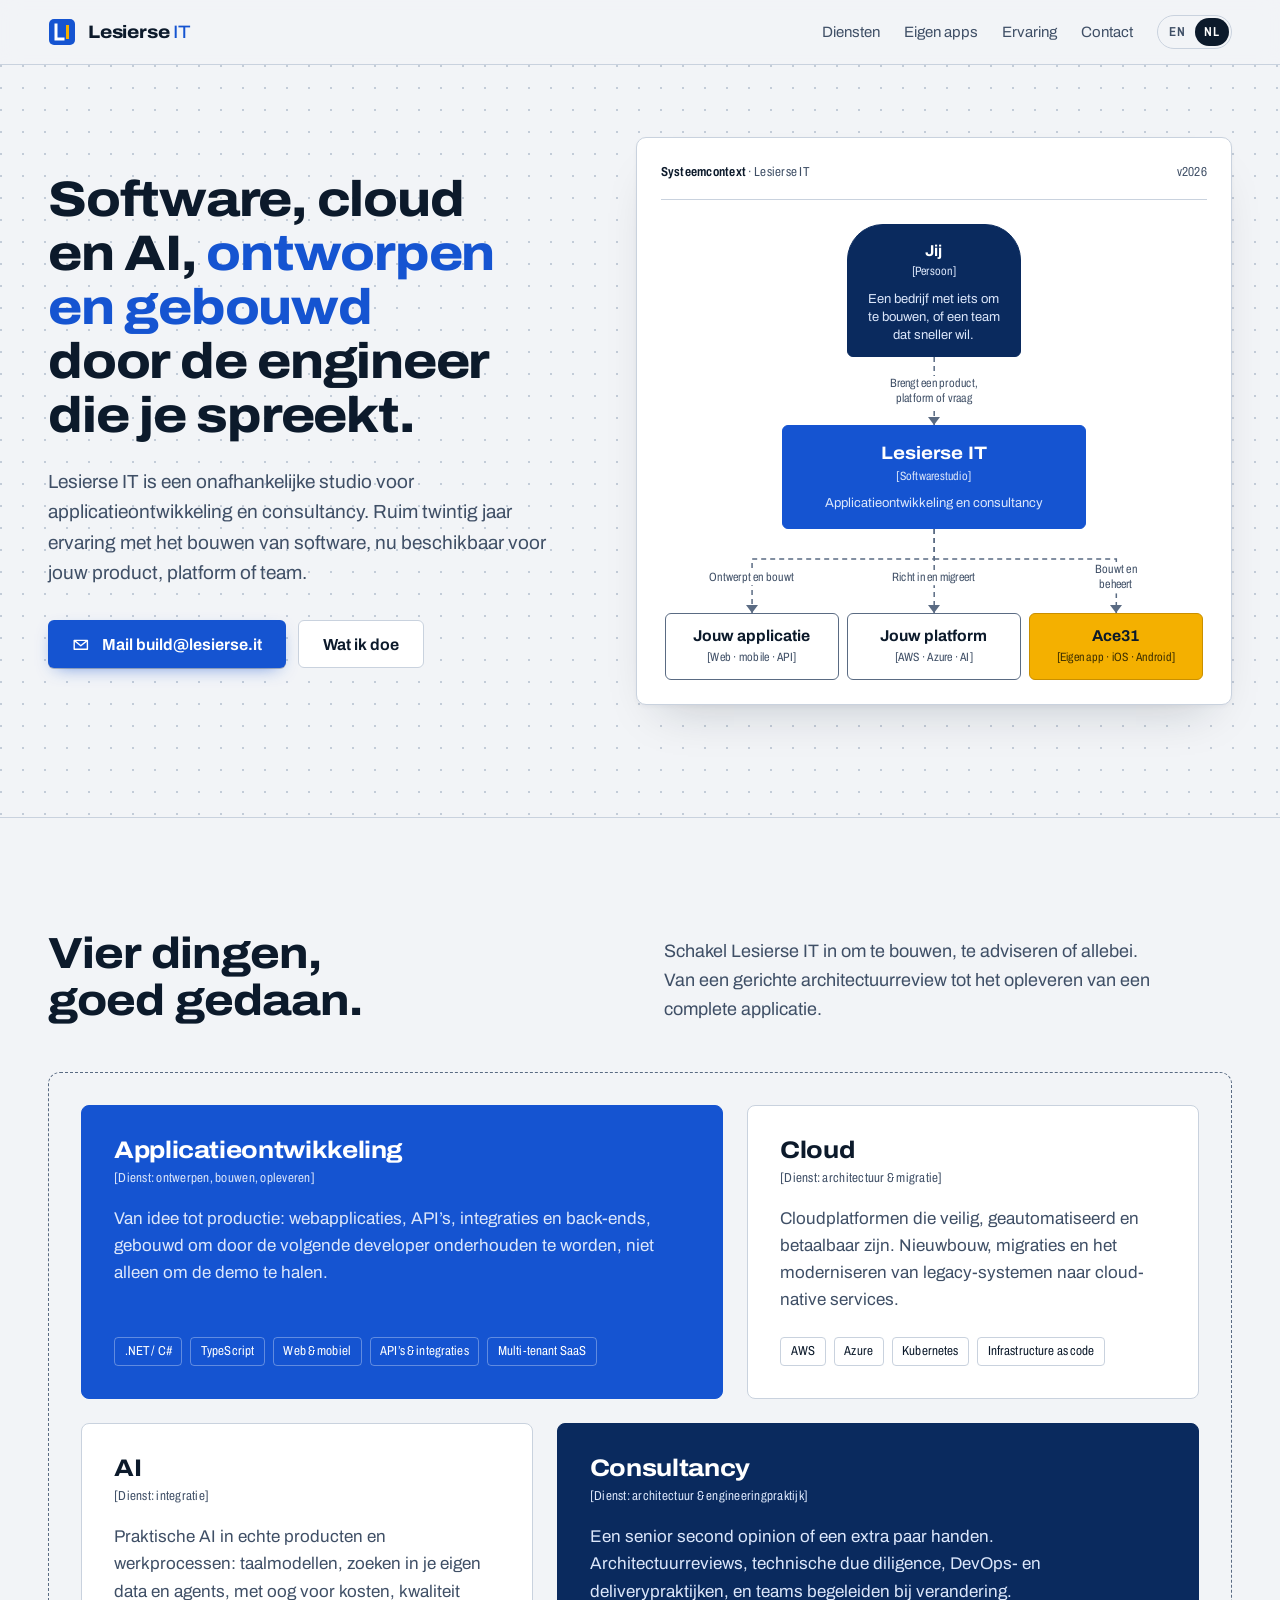
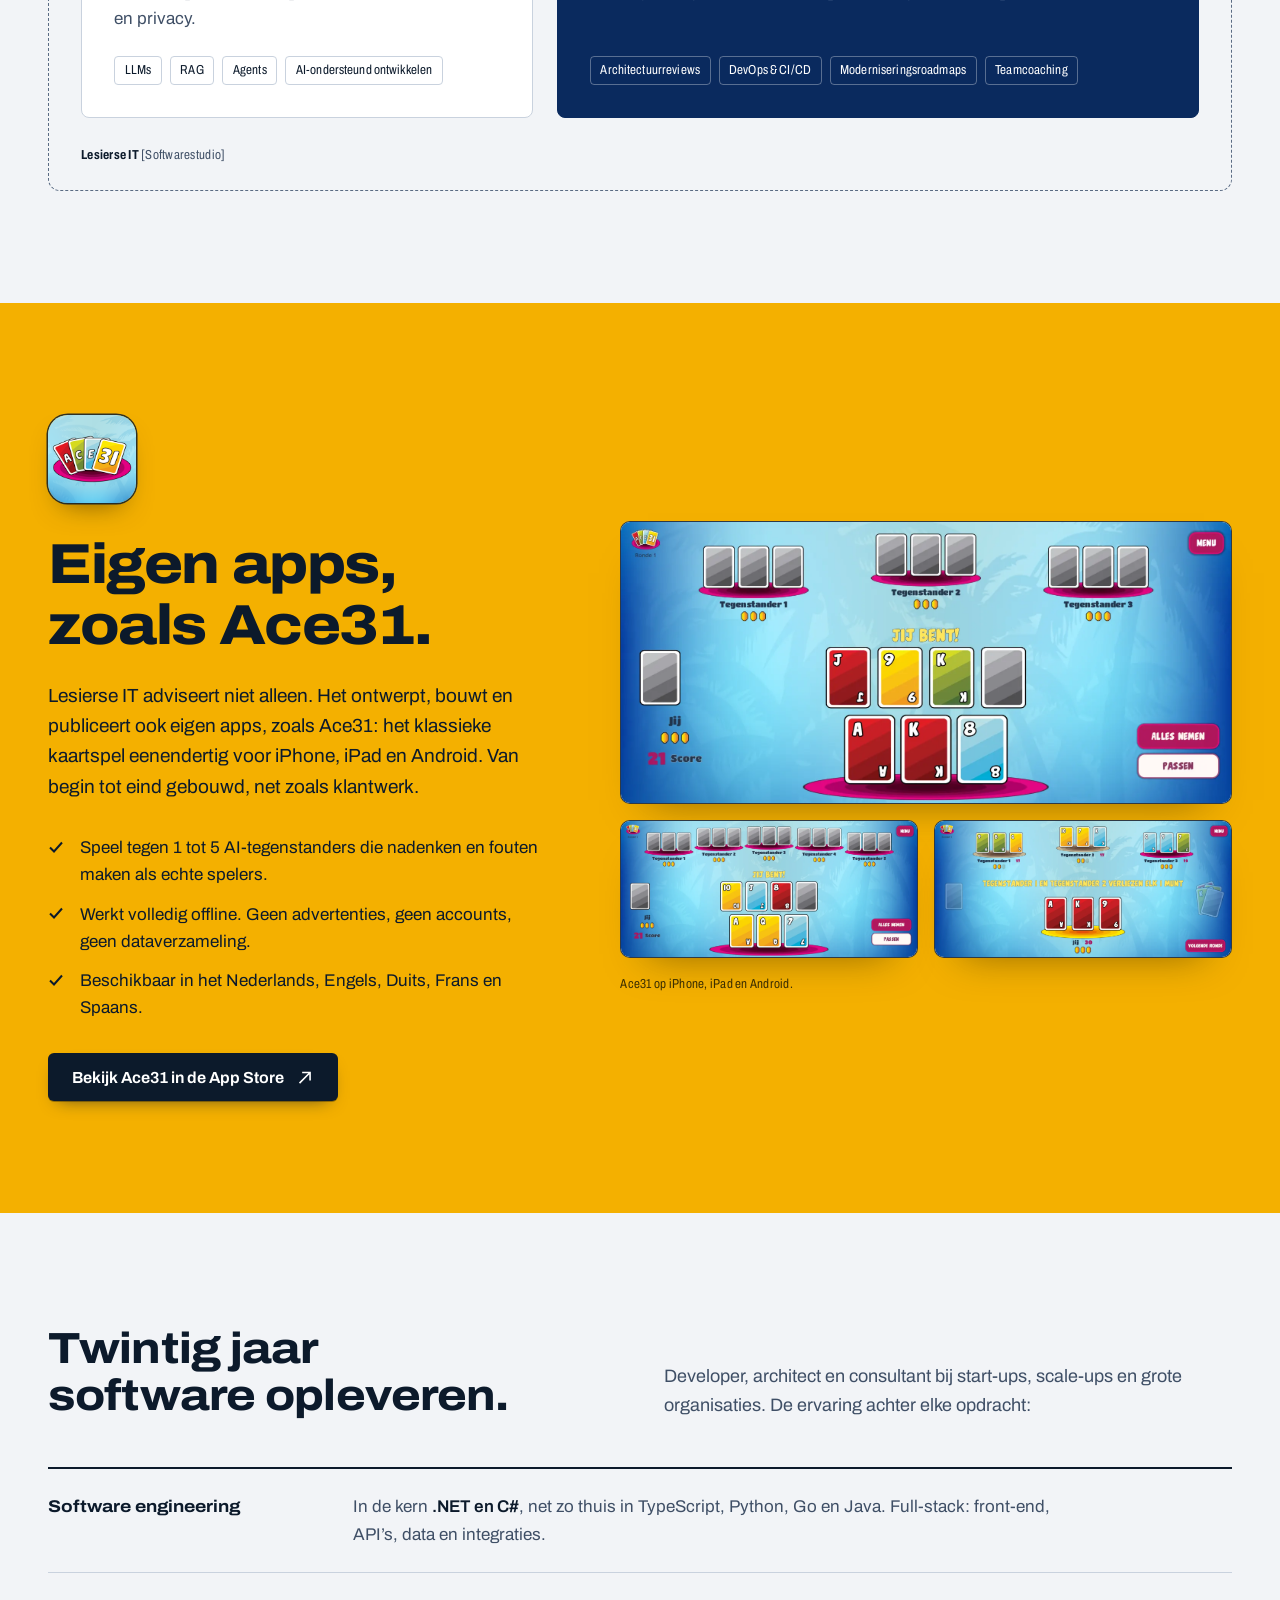
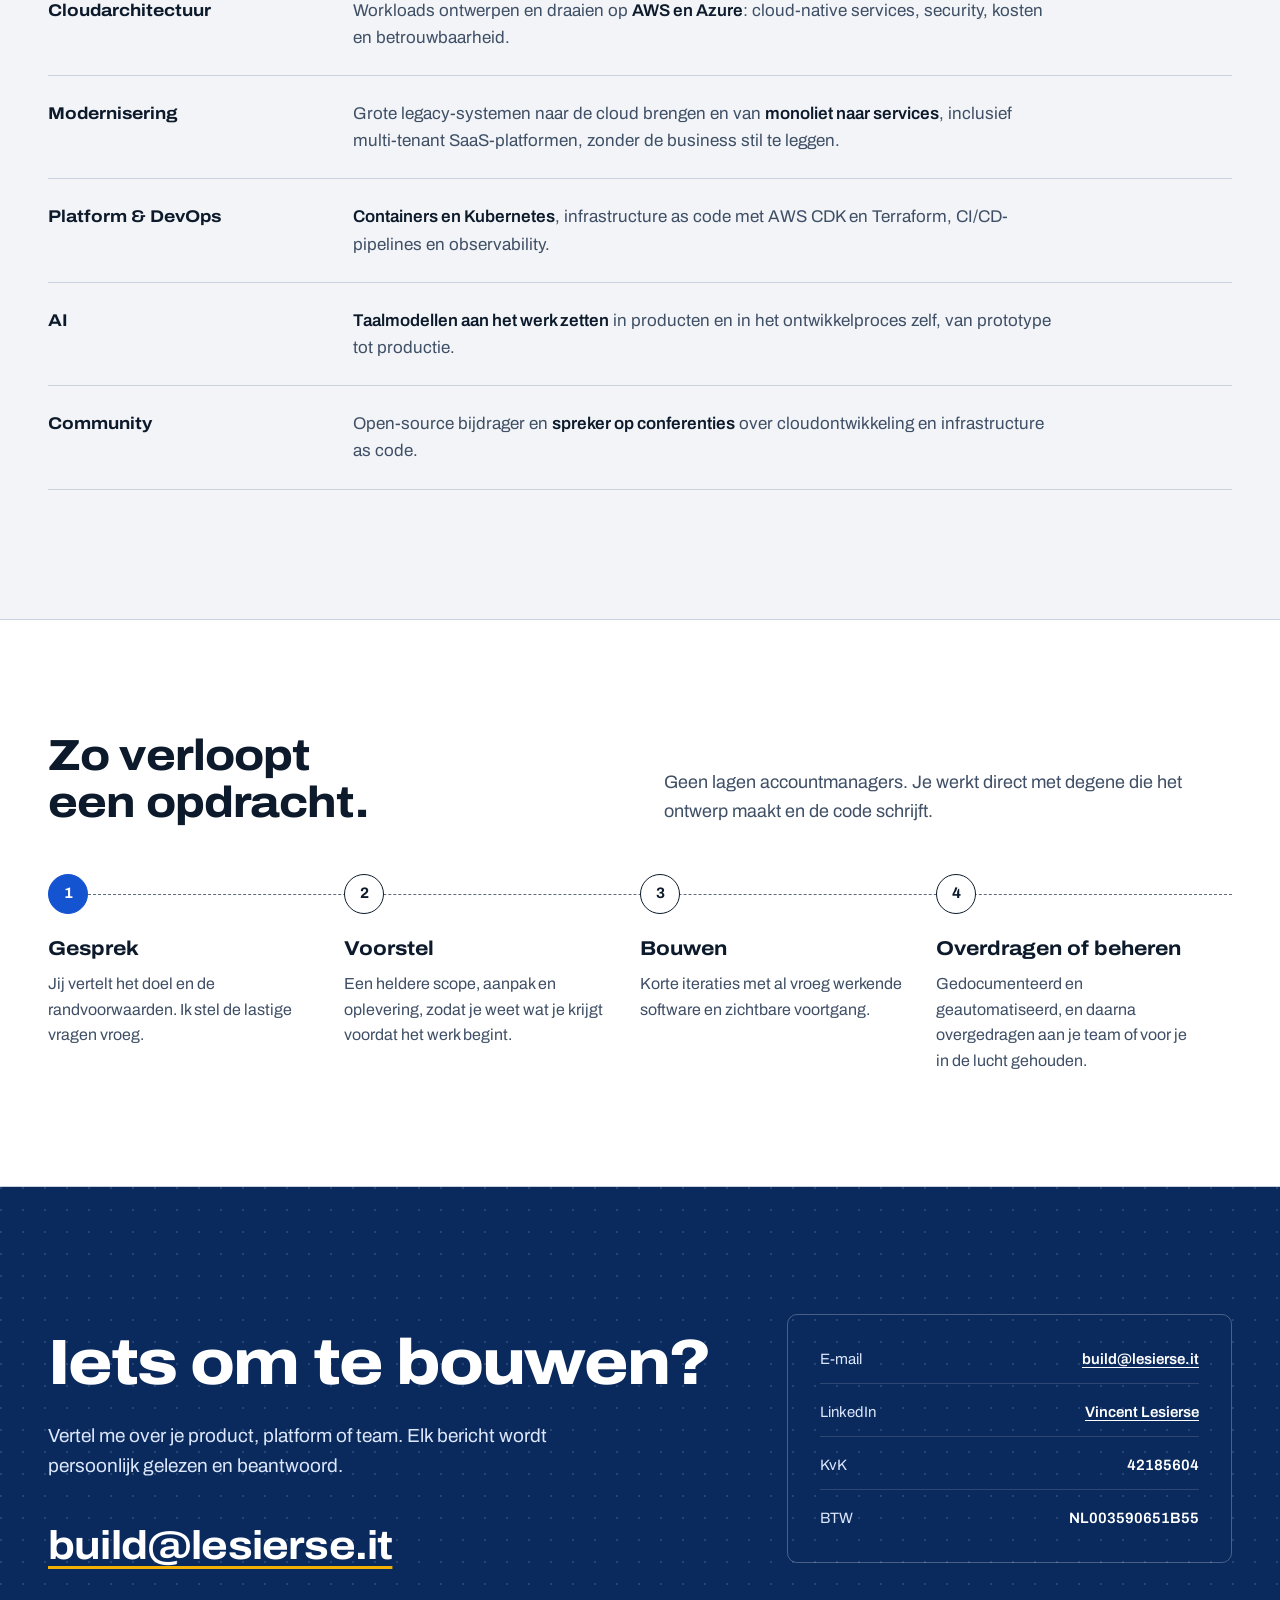
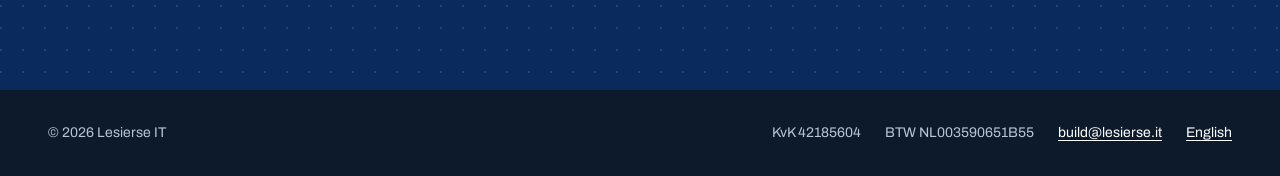
==== commit 4e28455a: "Update contact email to build@lesierse.it in design.json, PRODUCT.md, and HTML files; enhance langua" ====
--- a/nl/index.html
+++ b/nl/index.html
@@ -9,6 +9,9 @@
 FORM: Architecture diagram notation, candidate 3 of 7, staged as a classic split hero; seed 46ce56c8.
 -->
 <meta charset="utf-8">
+<script>
+document.addEventListener('click',function(e){var a=e.target.closest&&e.target.closest('a[hreflang]');if(a)try{localStorage.setItem('lang',a.hreflang)}catch(_){}});
+</script>
 <meta name="viewport" content="width=device-width, initial-scale=1">
 <title>Lesierse IT — Applicatieontwikkeling en consultancy voor software, cloud en AI</title>
 <meta name="description" content="Lesierse IT is een onafhankelijke studio voor applicatieontwikkeling en consultancy op het gebied van softwareontwikkeling, cloud en AI. Advies van een engineer die zelf nog software bouwt en beheert.">
@@ -37,7 +40,7 @@
   "@type": "ProfessionalService",
   "name": "Lesierse IT",
   "url": "https://lesierse.it/nl/",
-  "email": "info@lesierse.it",
+  "email": "build@lesierse.it",
   "founder": { "@type": "Person", "name": "Vincent Lesierse", "sameAs": "https://www.linkedin.com/in/vlesierse/" },
   "vatID": "NL003590651B55",
   "identifier": { "@type": "PropertyValue", "propertyID": "KvK", "value": "42185604" },
@@ -78,9 +81,9 @@
         <h1 id="hero-title">Software, cloud en AI, <em>ontworpen en gebouwd</em> door de engineer die je spreekt.</h1>
         <p class="hero-lede">Lesierse IT is een onafhankelijke studio voor applicatieontwikkeling en consultancy. Ruim twintig jaar ervaring met het bouwen van software, nu beschikbaar voor jouw product, platform of team.</p>
         <div class="hero-actions">
-          <a class="btn btn-primary" href="mailto:info@lesierse.it?subject=Projectaanvraag">
+          <a class="btn btn-primary" href="mailto:build@lesierse.it?subject=Projectaanvraag">
             <svg viewBox="0 0 20 20" aria-hidden="true"><path d="M2.5 5h15v10h-15z M2.5 5l7.5 6 7.5-6" fill="none" stroke="currentColor" stroke-width="1.6" stroke-linejoin="round"/></svg>
-            Mail info@lesierse.it
+            Mail build@lesierse.it
           </a>
           <a class="btn btn-quiet" href="#services">Wat ik doe</a>
         </div>
@@ -242,10 +245,10 @@
       <div>
         <h2 id="contact-title">Iets om te bouwen?</h2>
         <p>Vertel me over je product, platform of team. Elk bericht wordt persoonlijk gelezen en beantwoord.</p>
-        <a class="mail" href="mailto:info@lesierse.it?subject=Projectaanvraag">info@lesierse.it</a>
+        <a class="mail" href="mailto:build@lesierse.it?subject=Projectaanvraag">build@lesierse.it</a>
       </div>
       <dl class="contact-meta">
-        <div><dt>E-mail</dt><dd><a href="mailto:info@lesierse.it">info@lesierse.it</a></dd></div>
+        <div><dt>E-mail</dt><dd><a href="mailto:build@lesierse.it">build@lesierse.it</a></dd></div>
         <div><dt>LinkedIn</dt><dd><a href="https://www.linkedin.com/in/vlesierse/" rel="noopener">Vincent Lesierse</a></dd></div>
         <div><dt>KvK</dt><dd>42185604</dd></div>
         <div><dt>BTW</dt><dd>NL003590651B55</dd></div>
@@ -261,7 +264,7 @@
     <ul>
       <li>KvK 42185604</li>
       <li>BTW NL003590651B55</li>
-      <li><a href="mailto:info@lesierse.it">info@lesierse.it</a></li>
+      <li><a href="mailto:build@lesierse.it">build@lesierse.it</a></li>
       <li><a href="/" hreflang="en" lang="en">English</a></li>
     </ul>
   </div>
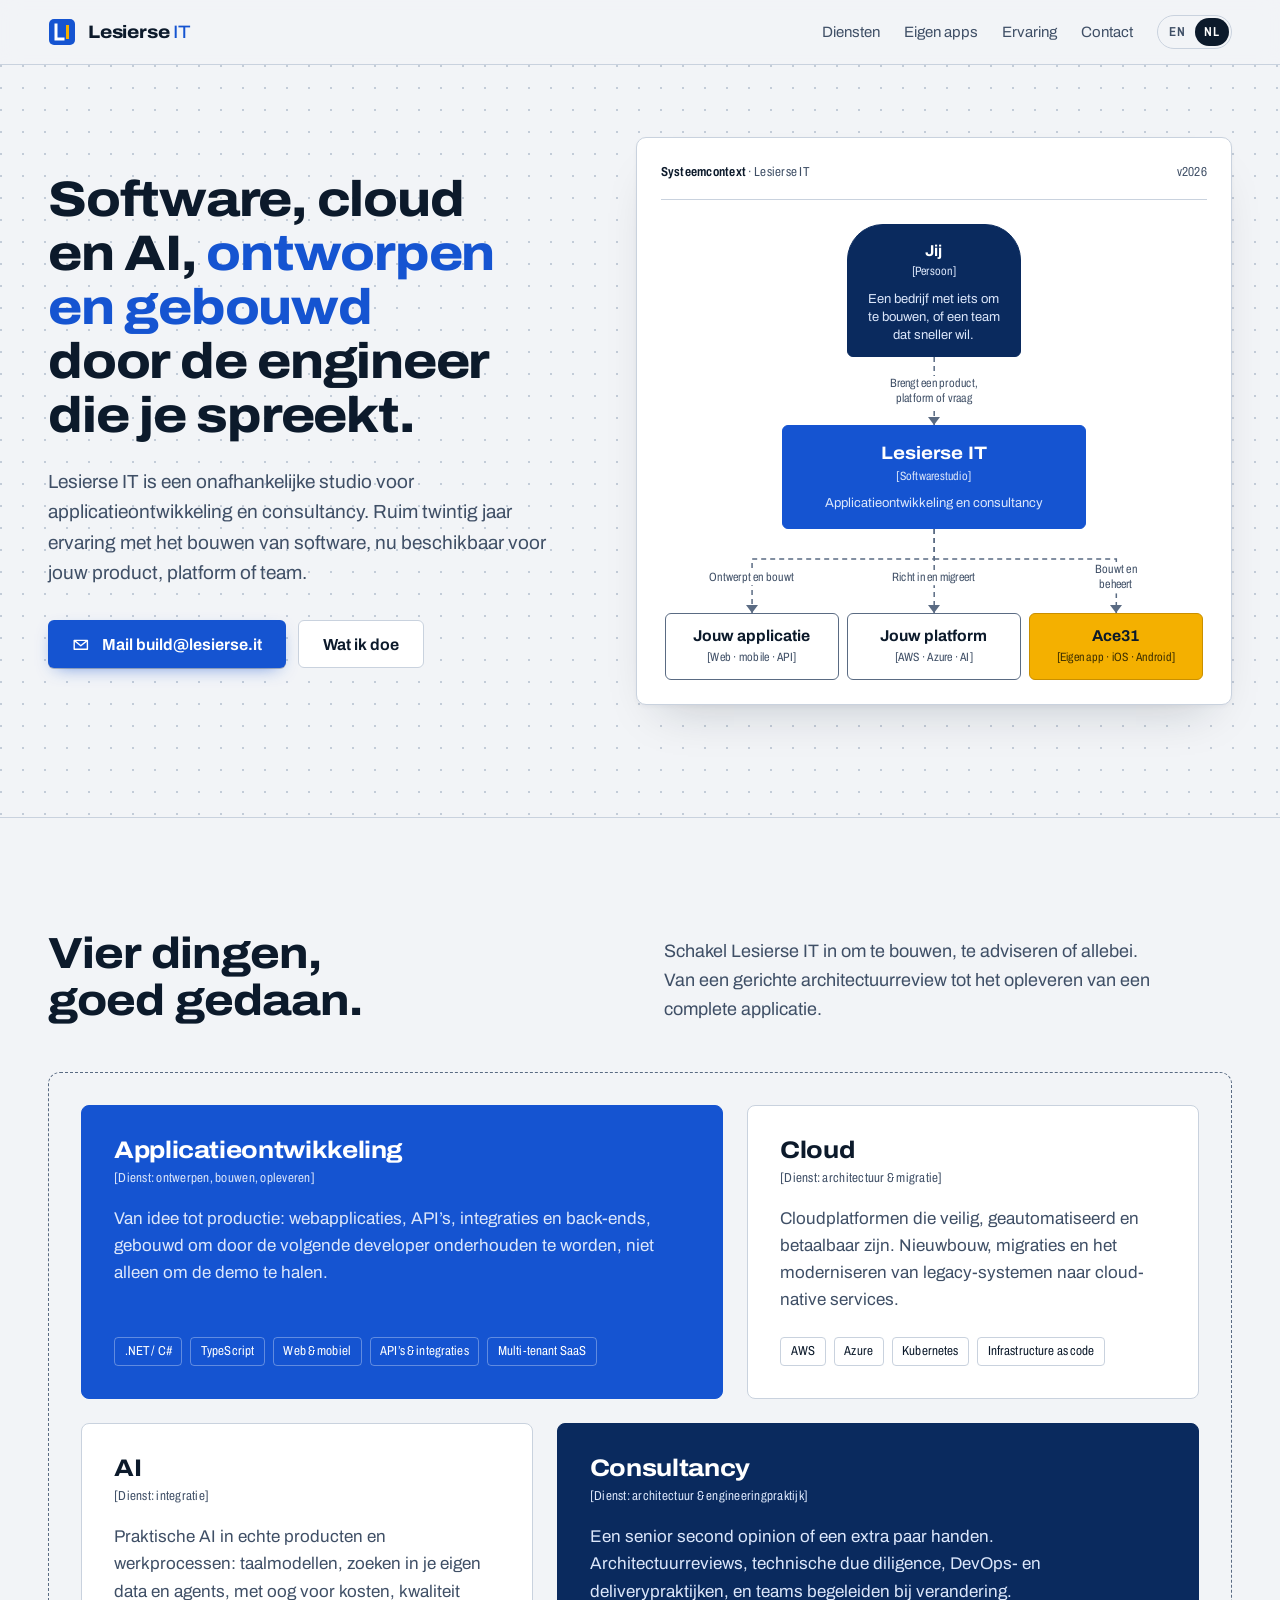
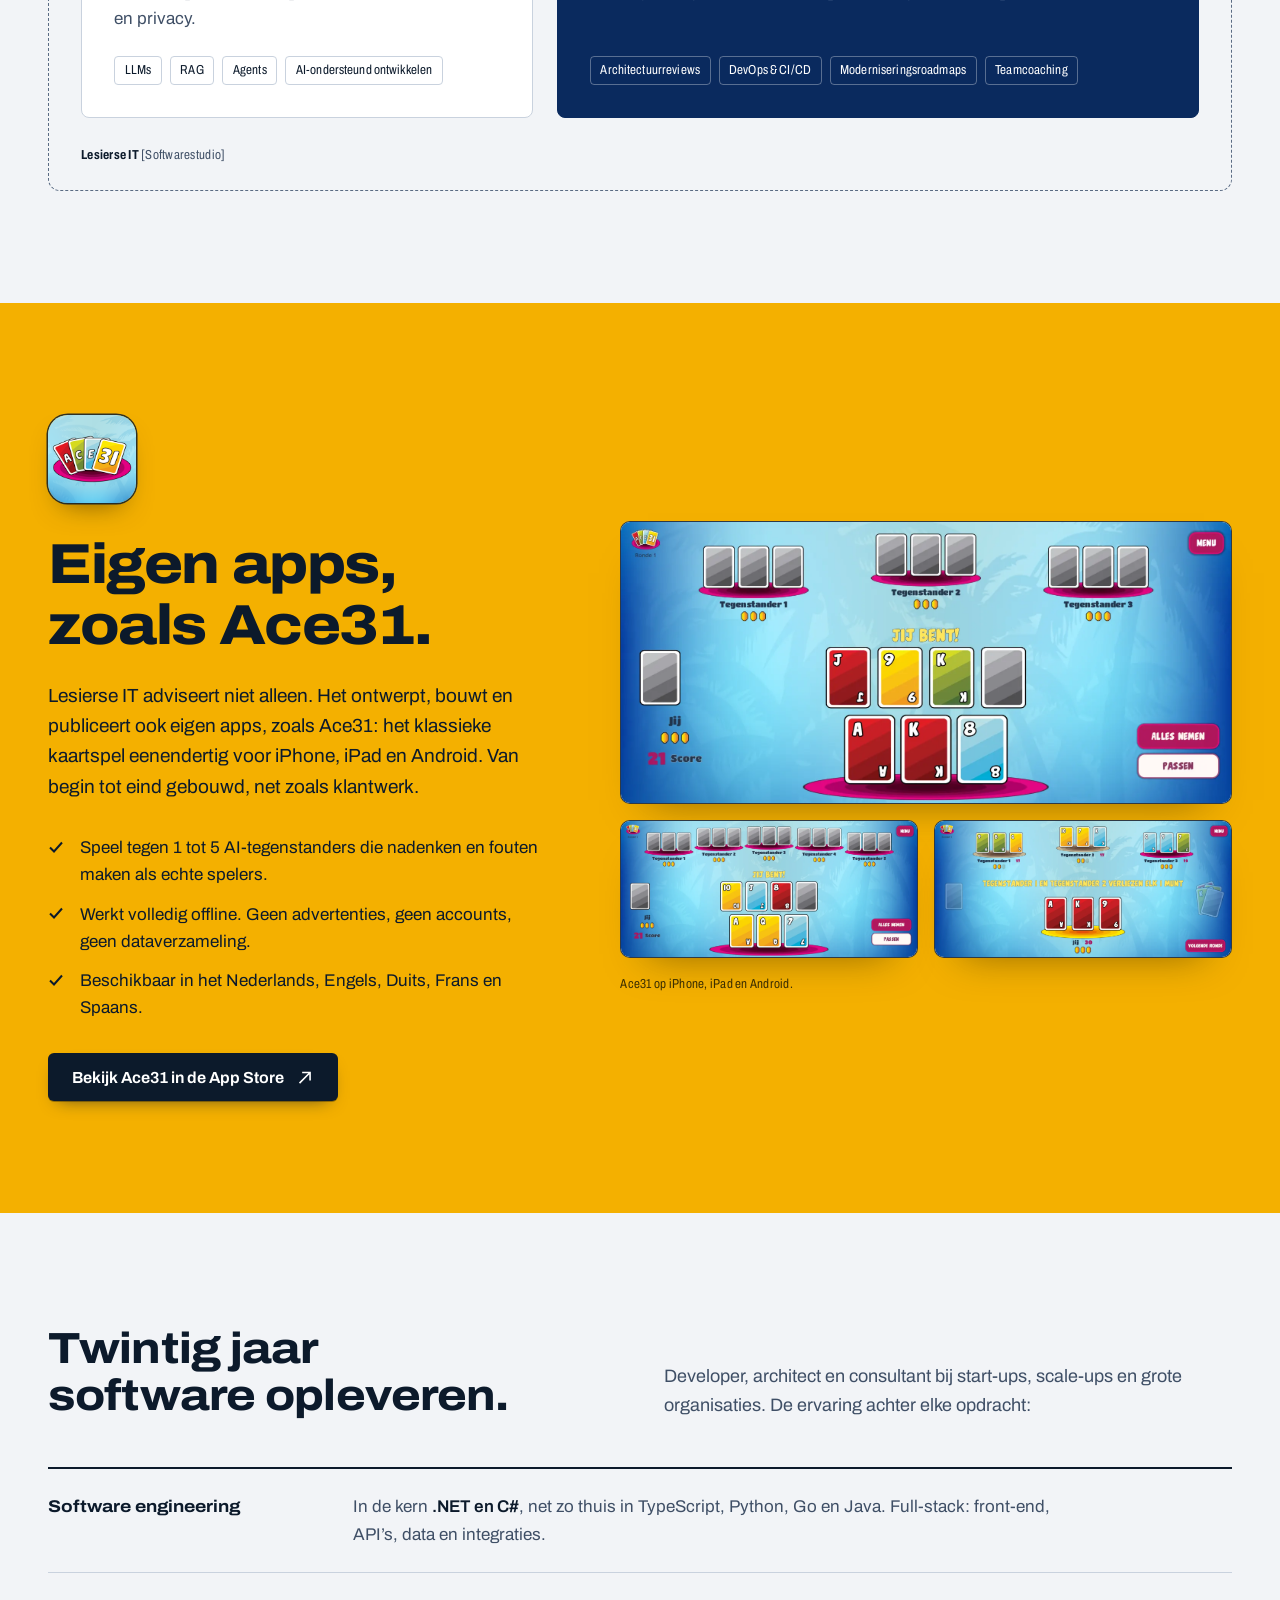
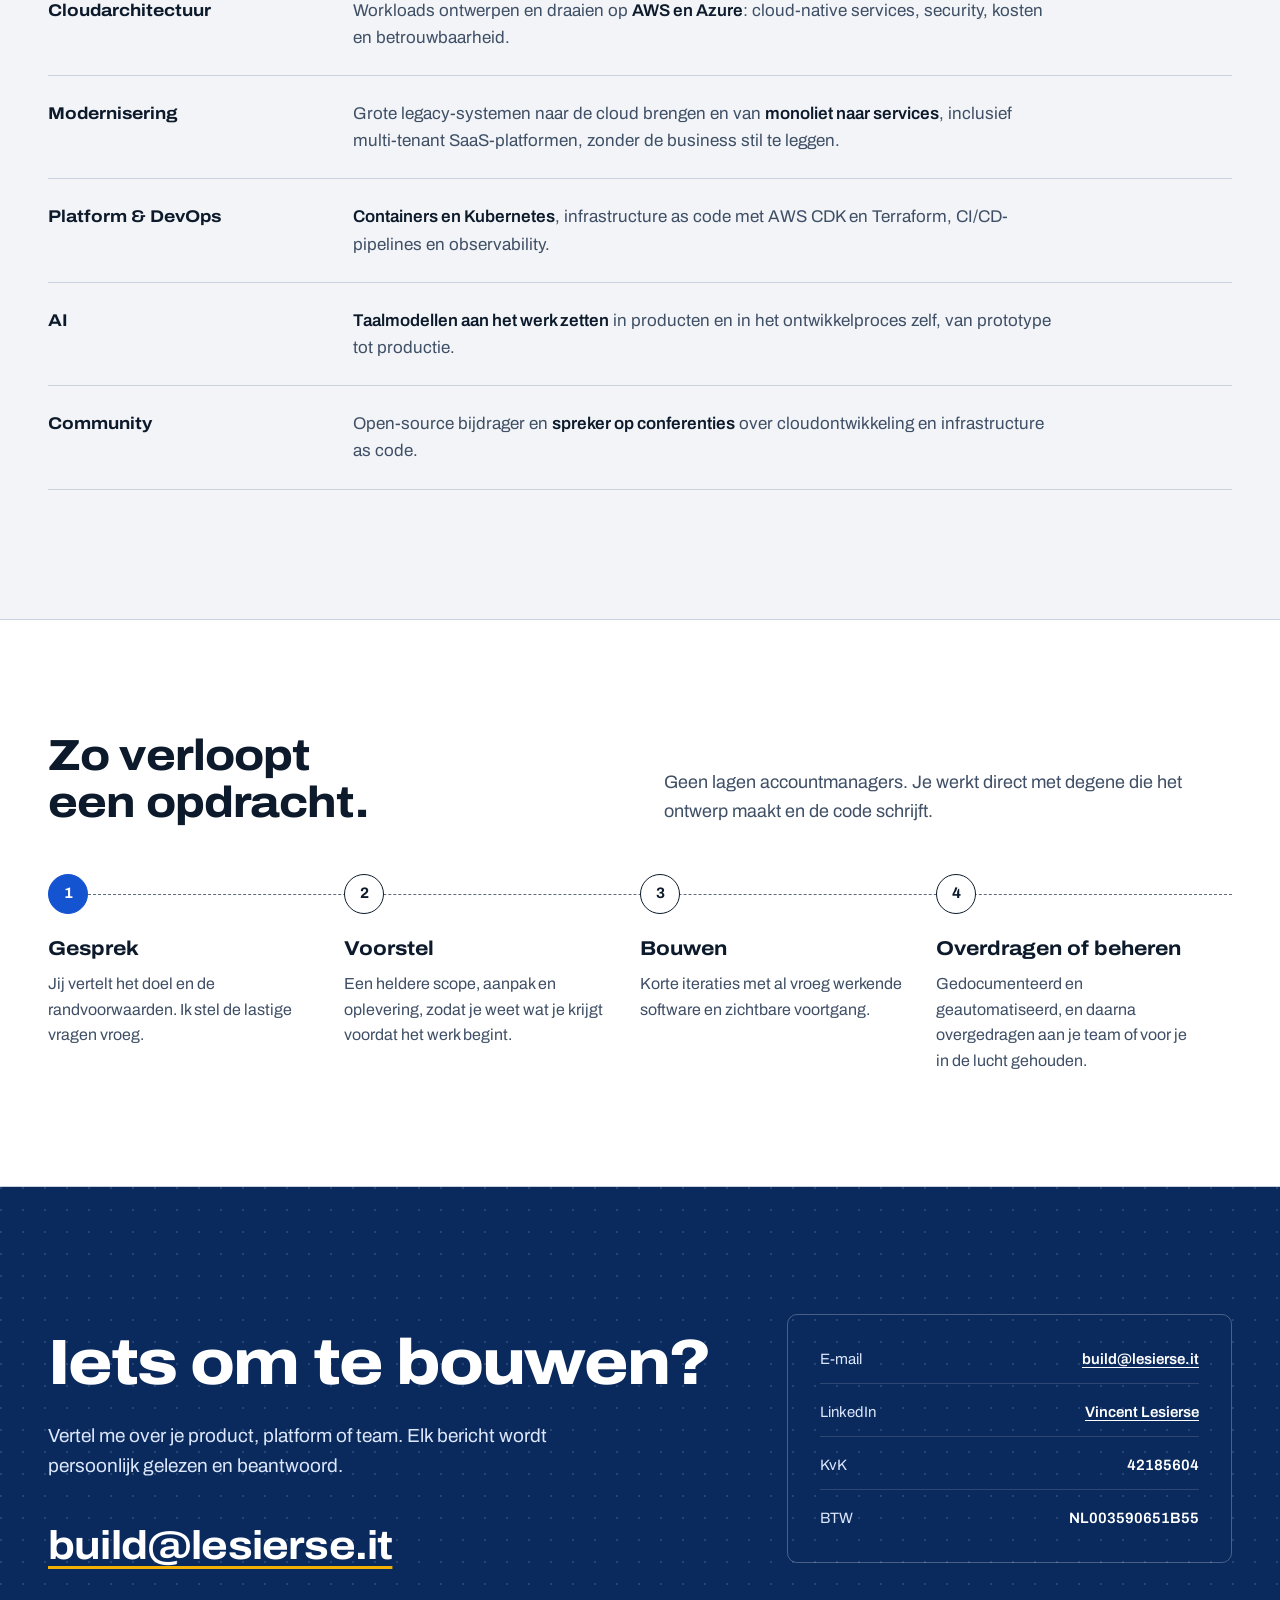
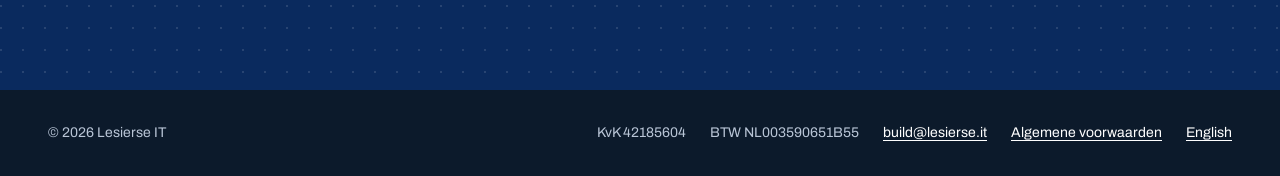
==== commit e7e8c02a: "Add terms and conditions page with legal articles and download options" ====
--- a/nl/index.html
+++ b/nl/index.html
@@ -265,6 +265,7 @@
       <li>KvK 42185604</li>
       <li>BTW NL003590651B55</li>
       <li><a href="mailto:build@lesierse.it">build@lesierse.it</a></li>
+      <li><a href="/nl/voorwaarden/">Algemene voorwaarden</a></li>
       <li><a href="/" hreflang="en" lang="en">English</a></li>
     </ul>
   </div>
--- a/assets/styles.css
+++ b/assets/styles.css
@@ -999,6 +999,192 @@
   max-width: 34rem;
 }
 
+/* Legal: terms and conditions ------------------------------------- */
+
+.legal {
+  padding-block: var(--space-8) var(--space-9);
+}
+
+.legal-head {
+  max-width: 46rem;
+  padding-bottom: var(--space-7);
+  margin-bottom: var(--space-7);
+  border-bottom: 1.5px dashed var(--wire);
+}
+
+.legal-head h1 {
+  font-size: clamp(2.4rem, 5.5vw, 4rem);
+  font-weight: 800;
+  letter-spacing: -0.03em;
+}
+
+.legal-meta {
+  margin-top: var(--space-3);
+  font-size: 0.9375rem;
+  font-stretch: var(--narrow);
+  letter-spacing: 0.02em;
+  color: var(--ink-2);
+}
+
+.legal-lede {
+  margin-top: var(--space-5);
+  font-size: 1.1875rem;
+  color: var(--ink-2);
+}
+
+.legal-note {
+  margin-top: var(--space-3);
+  padding-left: var(--space-4);
+  border-left: 3px solid var(--marigold);
+  color: var(--ink-2);
+}
+
+.legal-actions {
+  display: flex;
+  flex-wrap: wrap;
+  gap: var(--space-3);
+  margin-top: var(--space-6);
+}
+
+.legal-body {
+  display: grid;
+  grid-template-columns: minmax(0, 17rem) minmax(0, 1fr);
+  gap: var(--space-8);
+  align-items: start;
+}
+
+.legal-toc {
+  position: sticky;
+  top: 5.5rem;
+  max-height: calc(100vh - 7rem);
+  overflow-y: auto;
+  overscroll-behavior: contain;
+}
+
+.legal-toc h2 {
+  margin-bottom: var(--space-3);
+  font-size: 0.8125rem;
+  font-weight: 700;
+  font-stretch: var(--narrow);
+  letter-spacing: 0.04em;
+  color: var(--ink-2);
+}
+
+.legal-toc a {
+  display: grid;
+  grid-template-columns: 1.75rem minmax(0, 1fr);
+  padding-block: 0.3rem;
+  font-size: 0.9375rem;
+  line-height: 1.35;
+  color: var(--ink-2);
+  text-decoration: none;
+  transition: color 160ms ease;
+}
+
+.legal-toc a:hover {
+  color: var(--blue);
+}
+
+.legal-toc a span {
+  font-stretch: var(--narrow);
+  font-weight: 600;
+  color: var(--wire);
+}
+
+.legal-text {
+  max-width: 46rem;
+  padding: var(--space-7);
+  background: var(--sheet);
+  border: 1.5px solid var(--rule);
+  border-radius: 8px;
+}
+
+.article + .article {
+  margin-top: var(--space-6);
+  padding-top: var(--space-6);
+  border-top: 1px solid var(--rule);
+}
+
+.article {
+  scroll-margin-top: 5.5rem;
+}
+
+.article h2 {
+  display: flex;
+  align-items: baseline;
+  gap: var(--space-3);
+  margin-bottom: var(--space-4);
+  font-size: 1.375rem;
+  font-weight: 740;
+  letter-spacing: -0.015em;
+}
+
+.art-num {
+  flex: none;
+  min-width: 2rem;
+  padding: 0.1rem 0.4rem;
+  border: 1.5px solid var(--blue);
+  border-radius: 5px;
+  color: var(--blue);
+  font-size: 0.9375rem;
+  font-weight: 700;
+  font-stretch: var(--narrow);
+  text-align: center;
+  transform: translateY(-0.15em);
+}
+
+.clauses li {
+  display: grid;
+  grid-template-columns: 2.75rem minmax(0, 1fr);
+}
+
+.clauses li + li {
+  margin-top: var(--space-3);
+}
+
+.clause-num {
+  font-stretch: var(--narrow);
+  font-weight: 600;
+  color: var(--wire);
+}
+
+.defs div {
+  display: grid;
+  grid-template-columns: 9rem minmax(0, 1fr);
+  gap: var(--space-4);
+}
+
+.defs div + div {
+  margin-top: var(--space-3);
+}
+
+.defs dt {
+  font-weight: 700;
+}
+
+.defs dd {
+  margin: 0;
+}
+
+.legal-party {
+  display: grid;
+  gap: var(--space-1);
+  margin-top: var(--space-7);
+  padding-top: var(--space-5);
+  border-top: 1.5px dashed var(--wire);
+  font-style: normal;
+  font-size: 0.9375rem;
+  color: var(--ink-2);
+}
+
+.legal-party strong {
+  color: var(--ink);
+}
+
+.site-footer a[aria-current] {
+  text-decoration: none;
+}
+
 /* Responsive ------------------------------------------------------- */
 
 @media (max-width: 960px) {
@@ -1031,6 +1217,25 @@
   .steps::before {
     display: none;
   }
+
+  .legal-body {
+    grid-template-columns: minmax(0, 1fr);
+    gap: var(--space-6);
+  }
+
+  .legal-toc {
+    position: static;
+    max-height: none;
+  }
+
+  .legal-toc ol {
+    columns: 2;
+    column-gap: var(--space-6);
+  }
+
+  .legal-toc li {
+    break-inside: avoid;
+  }
 }
 
 @media (max-width: 760px) {
@@ -1079,6 +1284,27 @@
 
   .contact-meta dd {
     text-align: left;
+  }
+
+  .legal {
+    padding-block: var(--space-7) var(--space-8);
+  }
+
+  .legal-text {
+    padding: var(--space-5);
+  }
+
+  .legal-toc ol {
+    columns: 1;
+  }
+
+  .defs div {
+    grid-template-columns: minmax(0, 1fr);
+    gap: 0;
+  }
+
+  .clauses li {
+    grid-template-columns: 2.5rem minmax(0, 1fr);
   }
 }
 
@@ -1135,3 +1361,106 @@
     justify-content: center;
   }
 }
+
+@media (max-width: 560px) {
+  .legal-actions .btn {
+    width: 100%;
+    justify-content: center;
+  }
+}
+
+@page {
+  size: A4;
+  margin: 18mm 18mm 20mm;
+}
+
+@media print {
+  .skip,
+  .site-header,
+  .site-footer,
+  .legal-toc,
+  .legal-lede,
+  .legal-actions {
+    display: none;
+  }
+
+  body {
+    background: #fff;
+    font-size: 9.25pt;
+    line-height: 1.45;
+  }
+
+  .wrap {
+    width: auto;
+  }
+
+  .legal {
+    padding: 0;
+  }
+
+  .legal-head {
+    max-width: none;
+    padding-bottom: 6mm;
+    margin-bottom: 6mm;
+  }
+
+  .legal-head h1 {
+    font-size: 24pt;
+  }
+
+  .legal-lede {
+    font-size: 10.5pt;
+    margin-top: 3mm;
+  }
+
+  .legal-note {
+    margin-top: 4mm;
+    font-size: 9.5pt;
+  }
+
+  .legal-note a {
+    text-decoration: none;
+  }
+
+  .legal-body {
+    display: block;
+  }
+
+  .legal-text {
+    max-width: none;
+    padding: 0;
+    border: 0;
+  }
+
+  .article + .article {
+    margin-top: 3.5mm;
+    padding-top: 3.5mm;
+  }
+
+  .article h2 {
+    font-size: 12pt;
+    margin-bottom: 2.5mm;
+    break-after: avoid;
+  }
+
+  .clauses li,
+  .defs div,
+  .article p {
+    break-inside: avoid;
+  }
+
+  .clauses li + li,
+  .defs div + div {
+    margin-top: 1.5mm;
+  }
+
+  .legal-party {
+    margin-top: 6mm;
+    padding-top: 4mm;
+    break-inside: avoid;
+  }
+
+  .legal-party a {
+    text-decoration: none;
+  }
+}
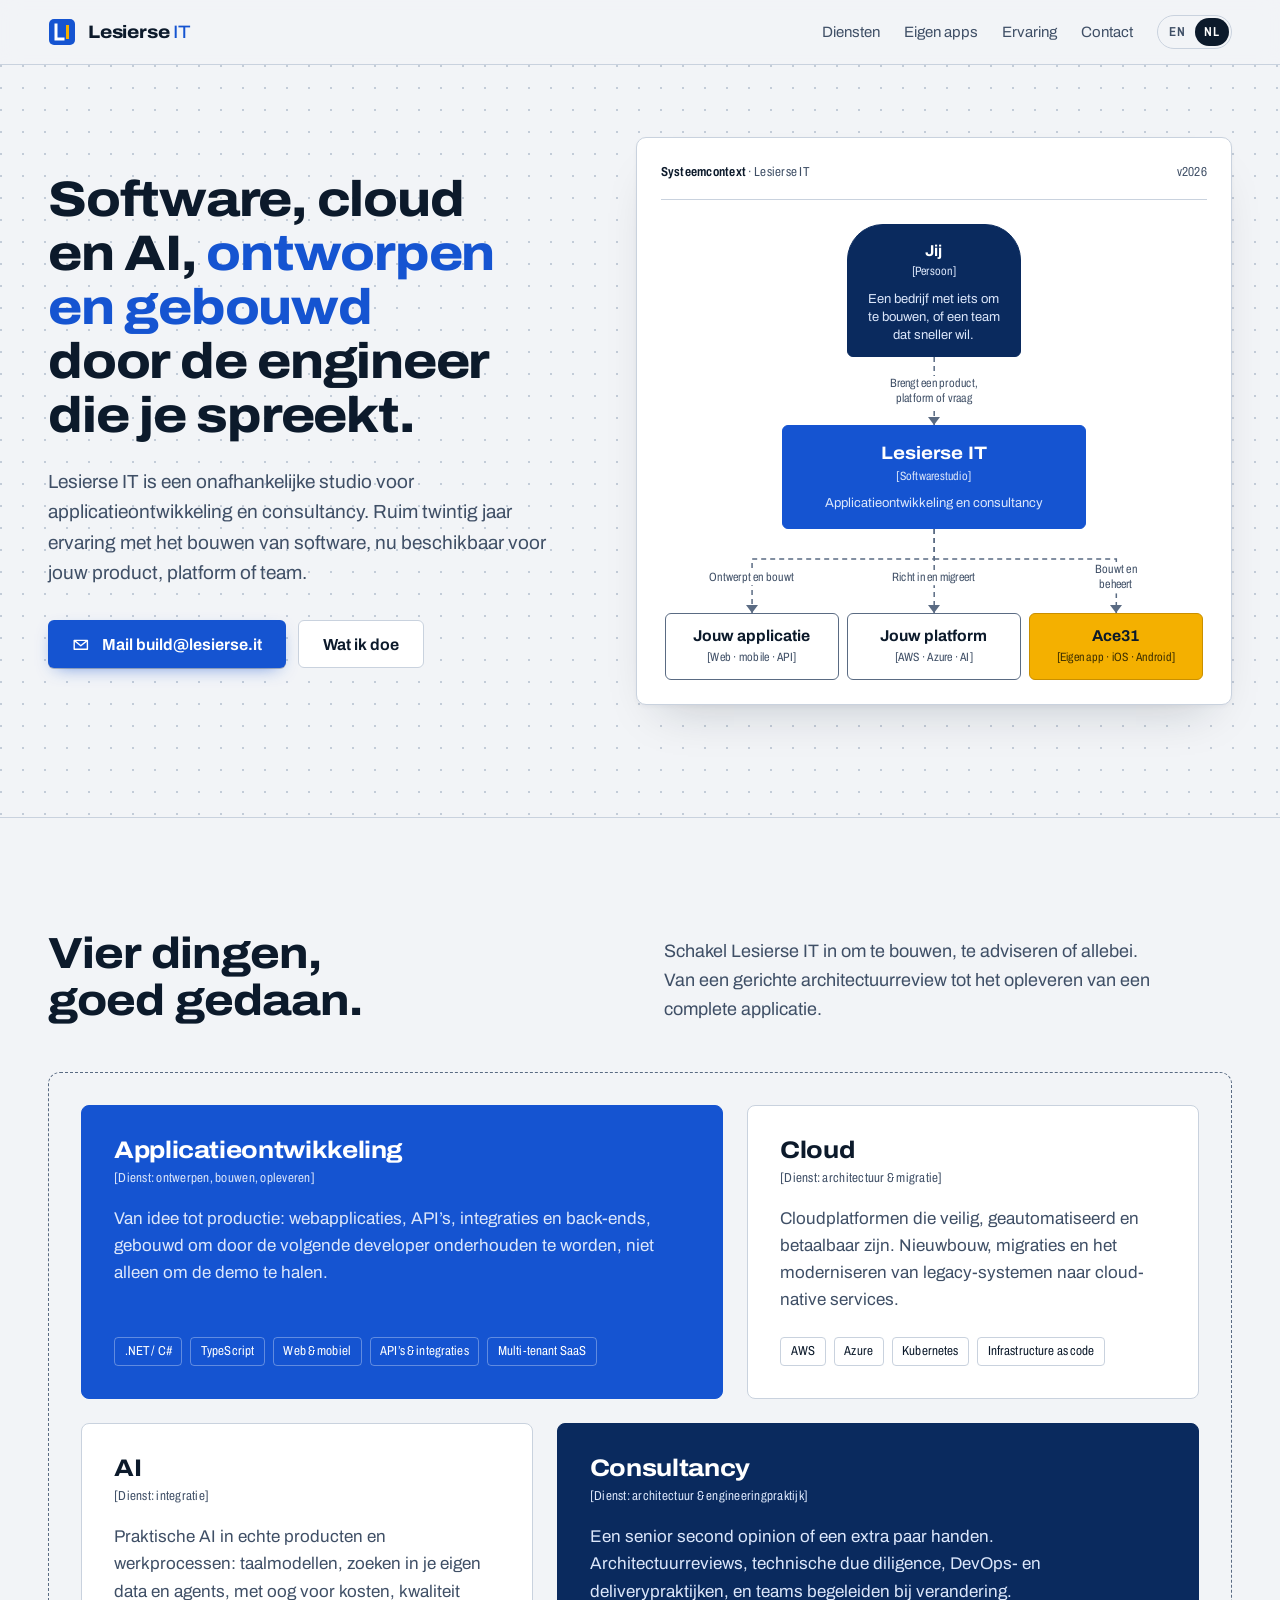
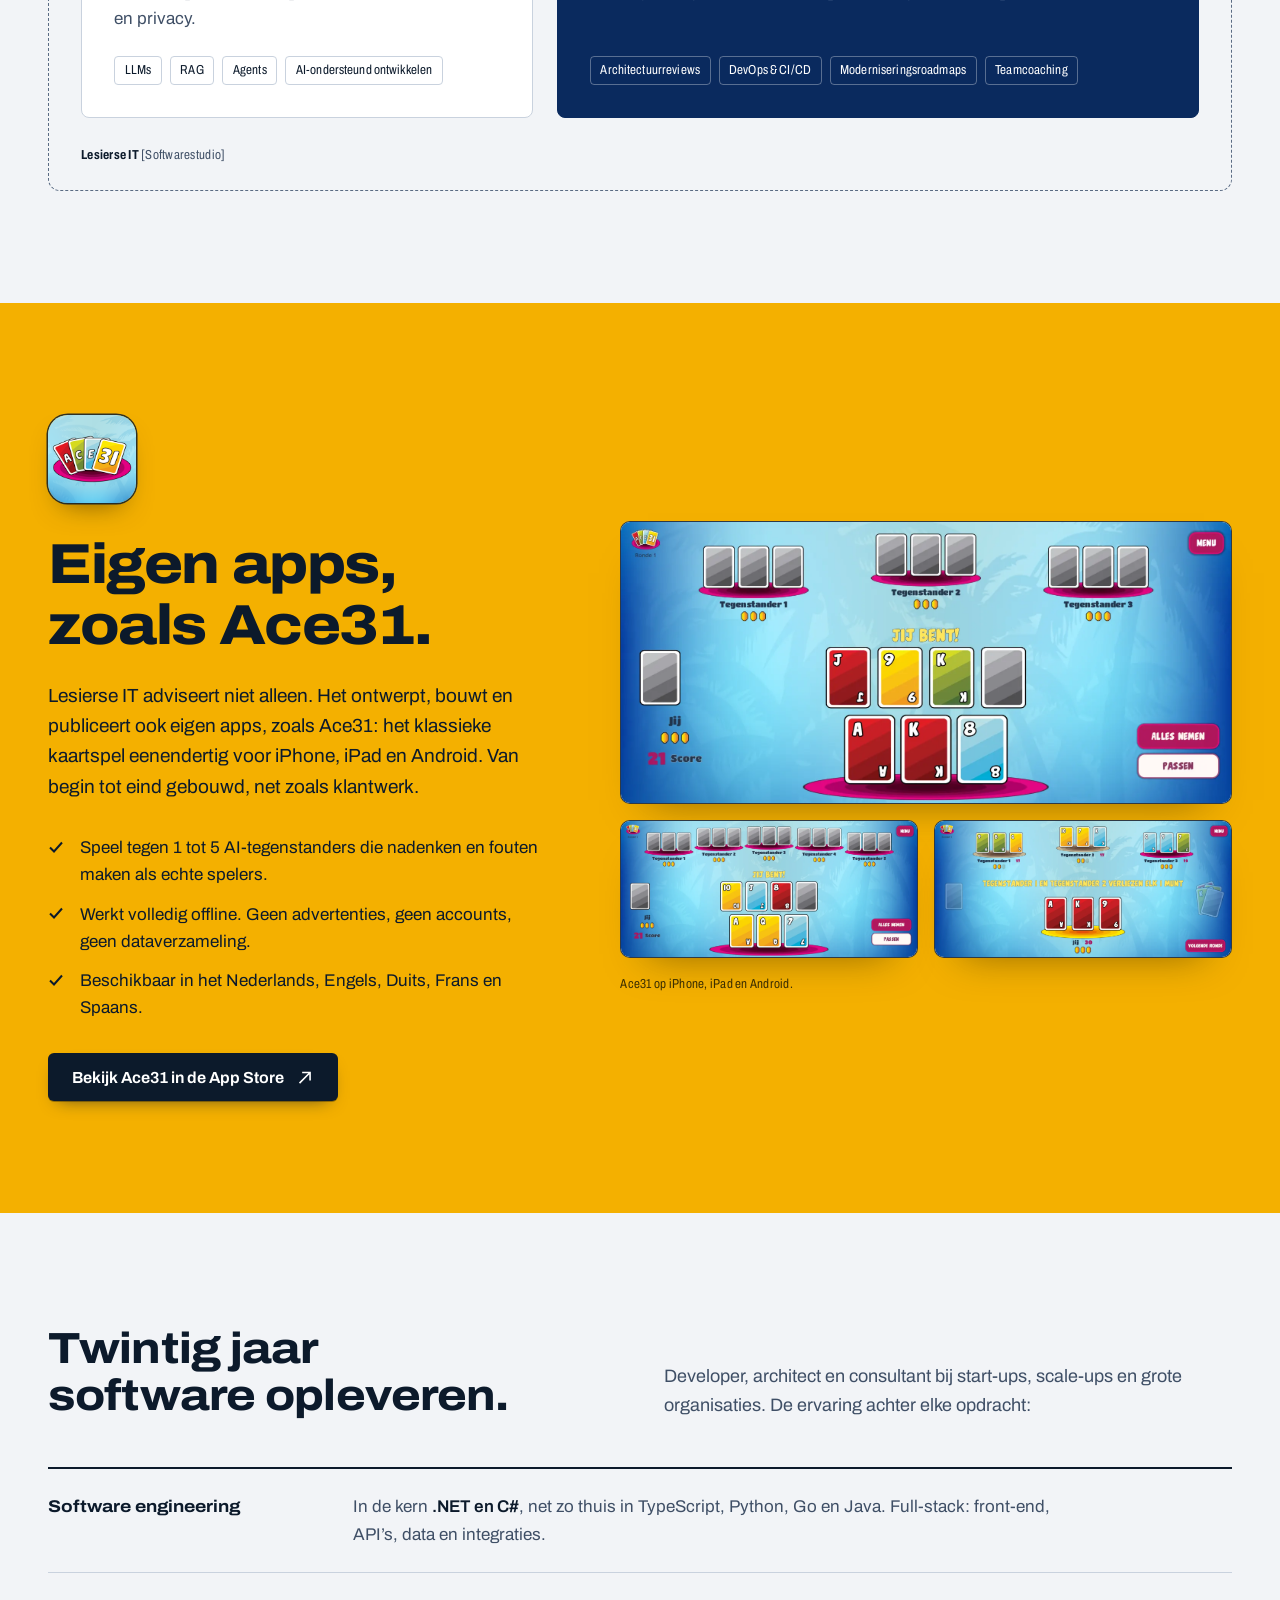
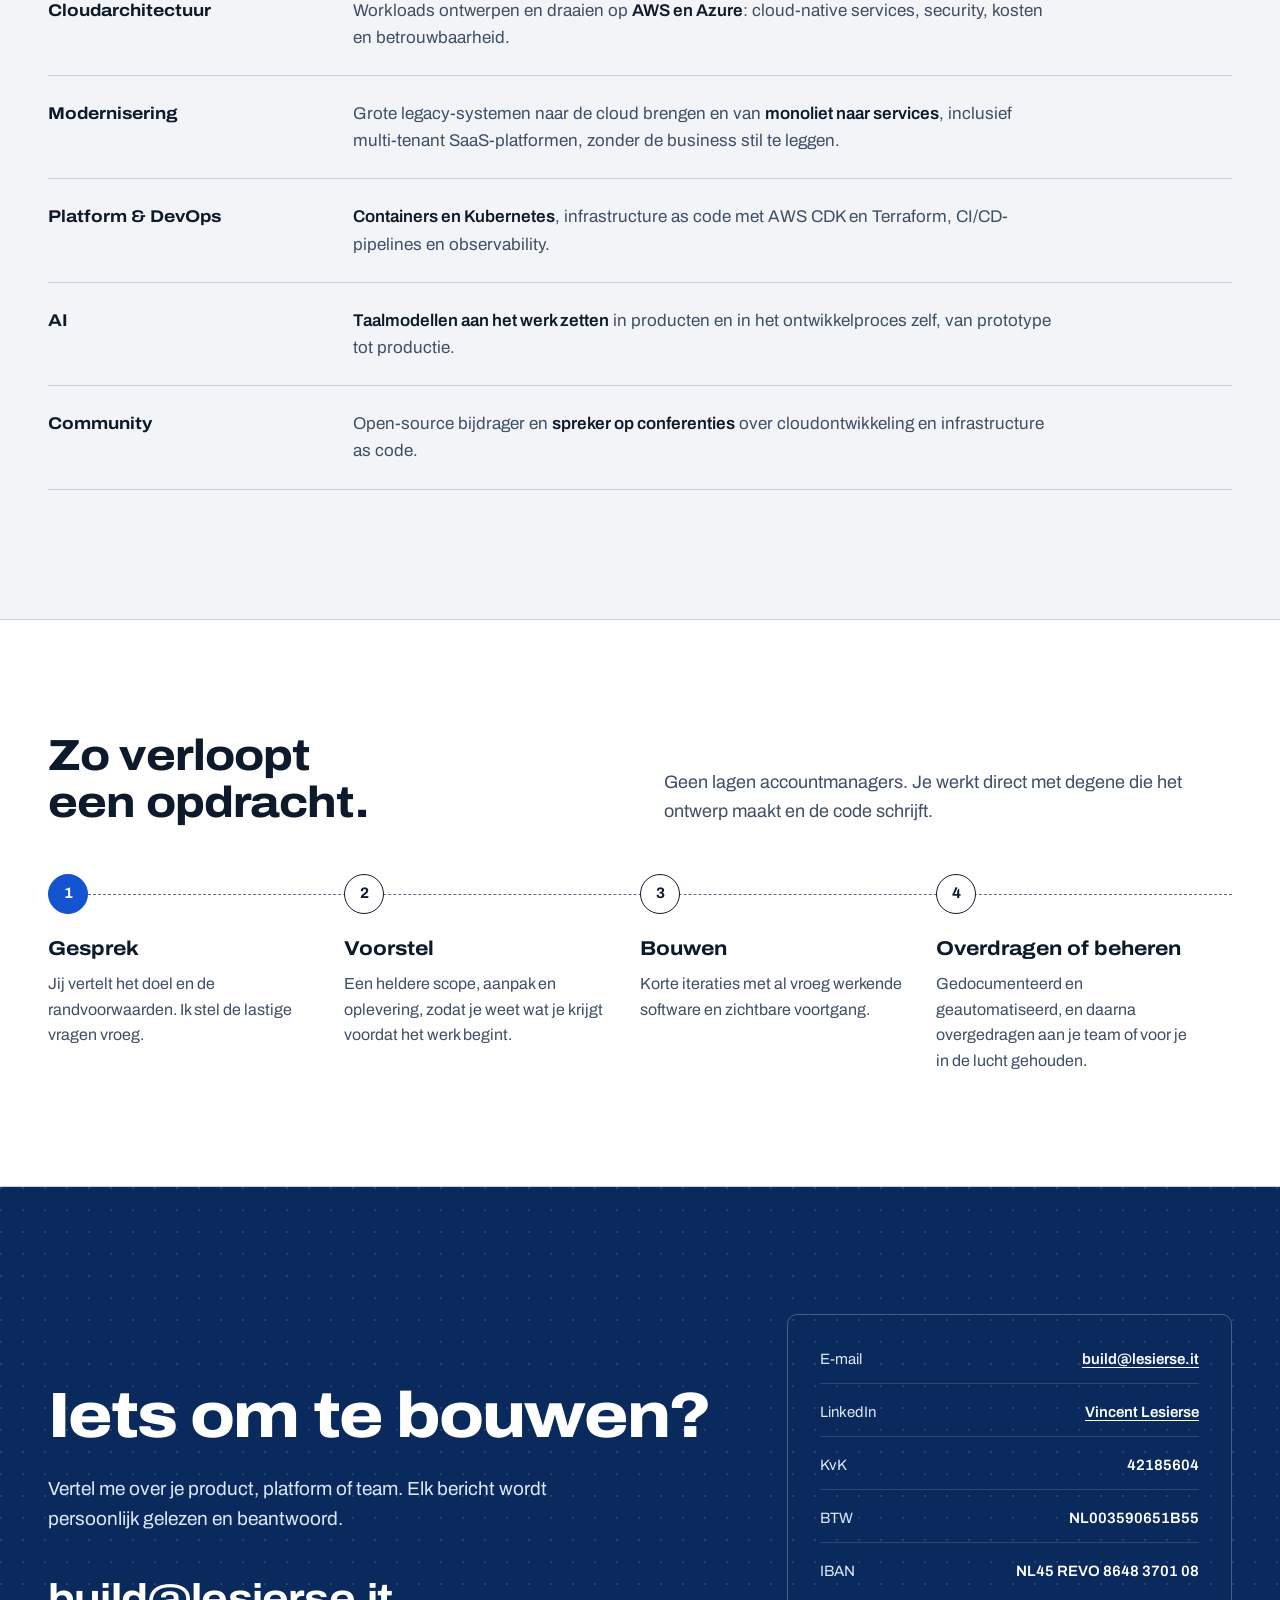
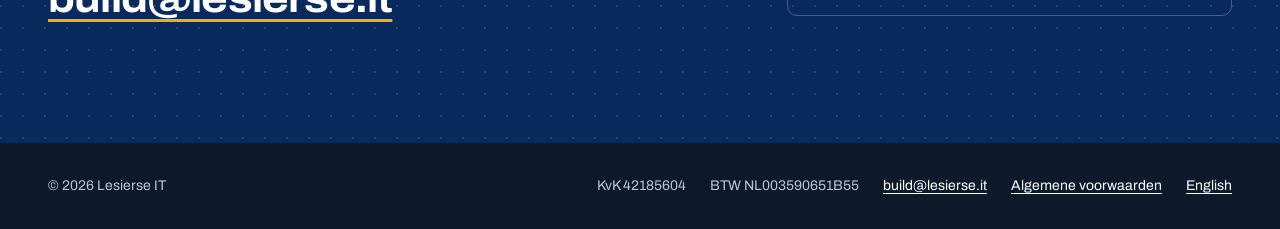
==== commit 720bcf09: "Add IBAN information to contact details in multiple pages" ====
--- a/nl/index.html
+++ b/nl/index.html
@@ -252,6 +252,7 @@
         <div><dt>LinkedIn</dt><dd><a href="https://www.linkedin.com/in/vlesierse/" rel="noopener">Vincent Lesierse</a></dd></div>
         <div><dt>KvK</dt><dd>42185604</dd></div>
         <div><dt>BTW</dt><dd>NL003590651B55</dd></div>
+        <div><dt>IBAN</dt><dd>NL45 REVO 8648 3701 08</dd></div>
       </dl>
     </div>
   </section>
